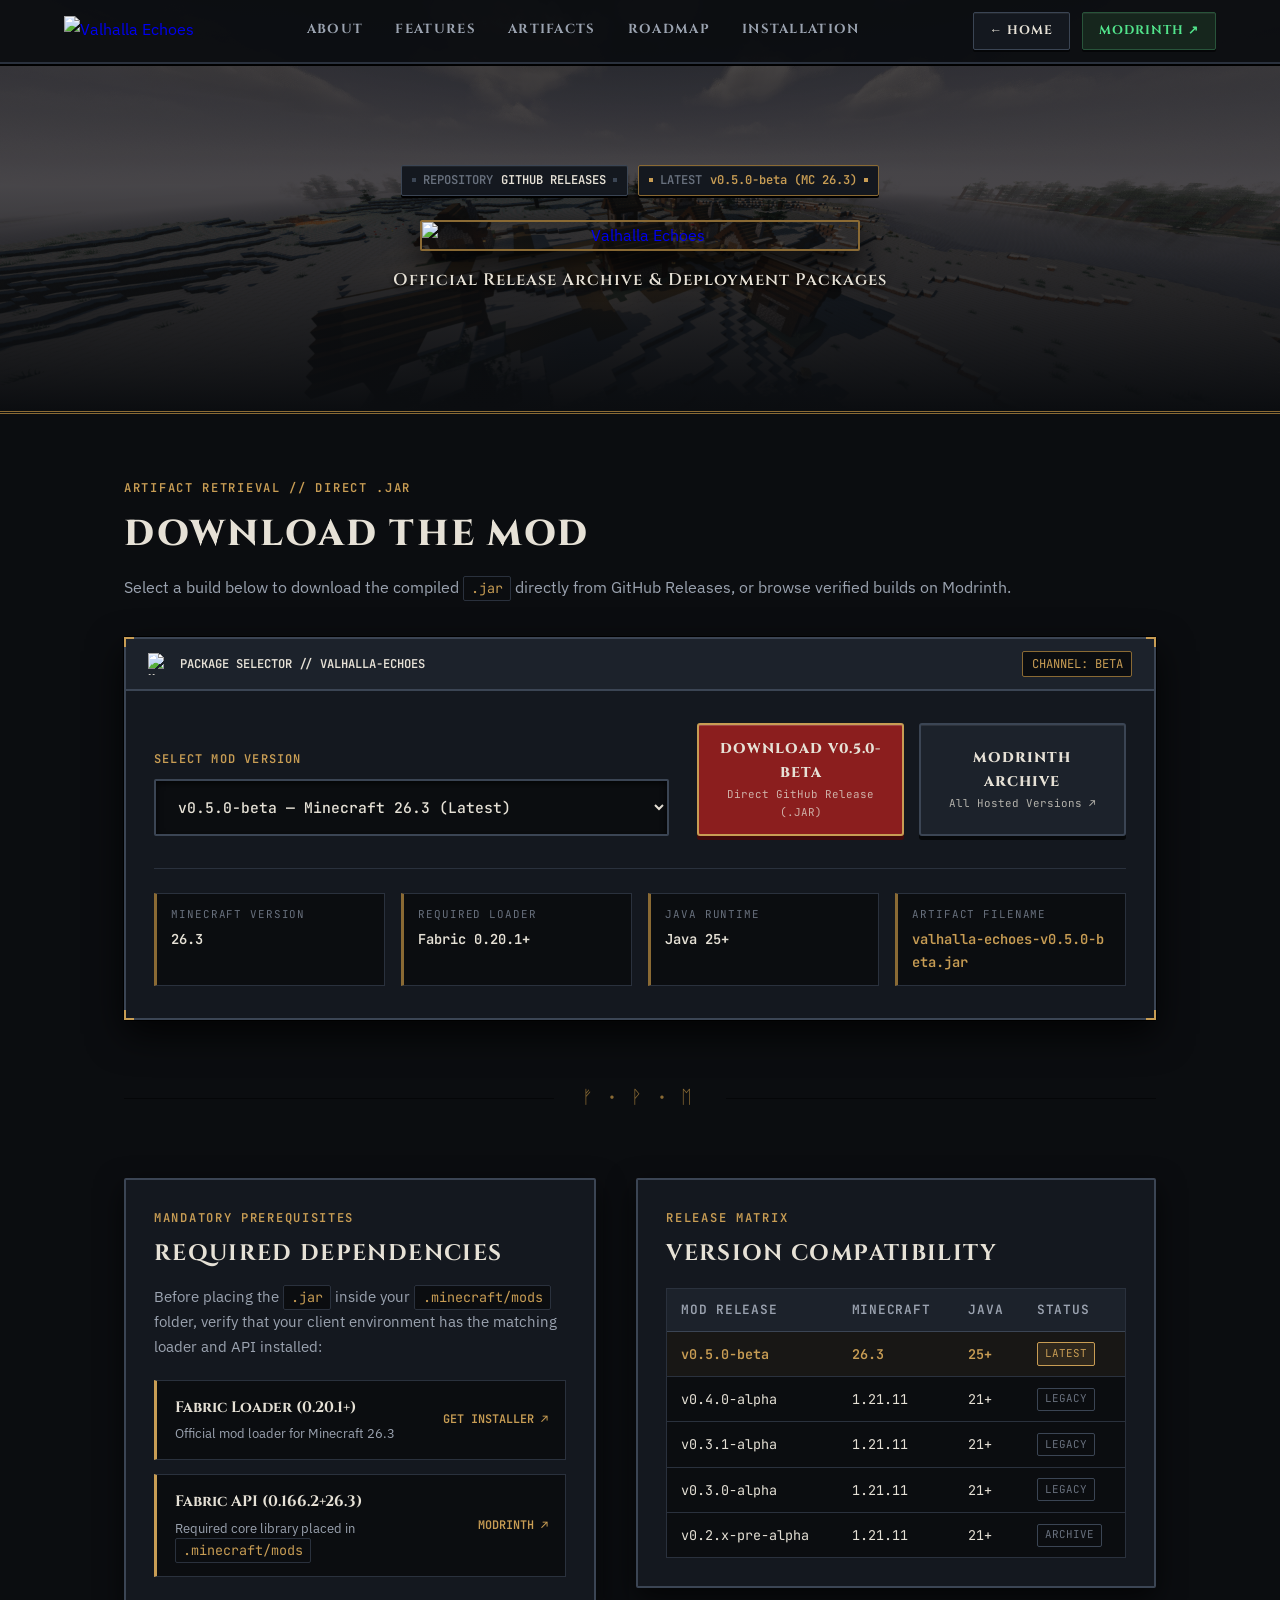
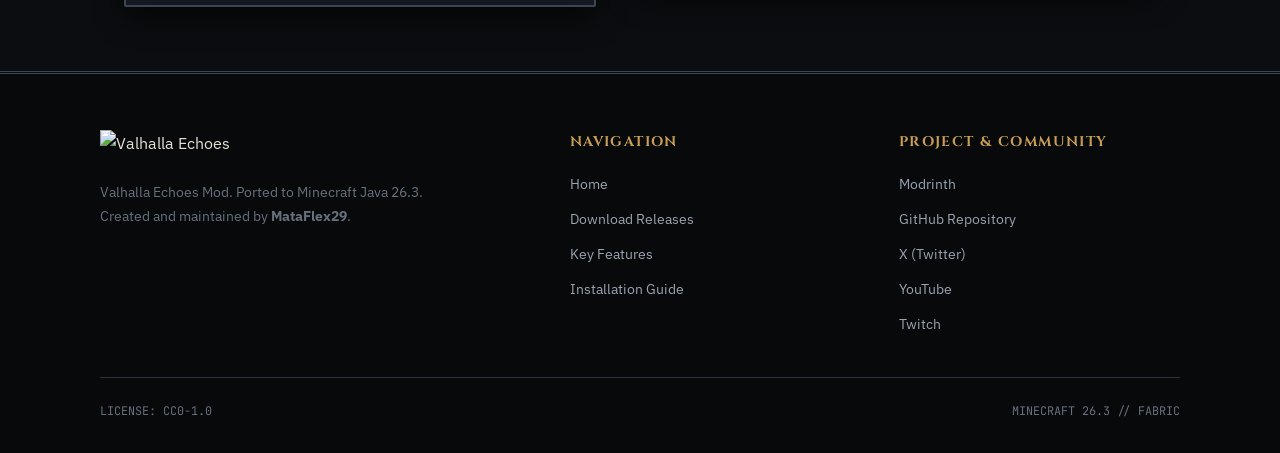
==== docs/download.html @ febff7f2 "Add roadmap section to navigation and implement dynamic loading of ROADMAP.md" ====
<!DOCTYPE html>
<html lang="en">
<head>
    <meta charset="UTF-8">
    <meta name="viewport" content="width=device-width, initial-scale=1.0">
    <title>Downloads — Valhalla Echoes Mod (Minecraft 26.3)</title>
    <link rel="icon" type="image/png" href="resources/axe_icon.png">
    <link rel="preconnect" href="https://fonts.googleapis.com">
    <link rel="preconnect" href="https://fonts.gstatic.com" crossorigin>
    <link href="https://fonts.googleapis.com/css2?family=Cinzel:wght@600;700;800;900&family=IBM+Plex+Sans:wght@400;500;600;700&family=JetBrains+Mono:wght@400;500;600&display=swap" rel="stylesheet">
    <link rel="stylesheet" href="styles/download.css">
</head>
<body>

<!-- FIXED TOP NAVIGATION -->
<nav class="top-nav">
    <div class="nav-inner">
        <a href="index.html" class="nav-brand">
            <img src="resources/logo_medium.png" alt="Valhalla Echoes" class="nav-logo">
        </a>
        <div class="nav-links">
            <a href="index.html#about" class="nav-link">About</a>
            <a href="index.html#features" class="nav-link">Features</a>
            <a href="index.html#artifacts" class="nav-link">Artifacts</a>
            <a href="index.html#roadmap" class="nav-link">Roadmap</a>
            <a href="index.html#installation" class="nav-link">Installation</a>
        </div>
        <div class="nav-actions">
            <a href="index.html" class="nav-btn nav-btn-iron">&larr; Home</a>
            <a href="https://modrinth.com/mod/valhalla-echoes" class="nav-btn nav-btn-modrinth" target="_blank" rel="noopener noreferrer">Modrinth &nearr;</a>
        </div>
    </div>
</nav>

<!-- COMPACT HERO BANNER -->
<header class="hero">
    <div class="hero-backdrop"></div>
    <div class="hero-content">
        <div class="plate-group">
            <span class="metal-plate">
                <span class="plate-rivet"></span>
                <span class="plate-key">REPOSITORY</span>
                <span class="plate-val">GITHUB RELEASES</span>
                <span class="plate-rivet"></span>
            </span>
            <span class="metal-plate plate-gold">
                <span class="plate-rivet"></span>
                <span class="plate-key">LATEST</span>
                <span class="plate-val">v0.5.0-beta (MC 26.3)</span>
                <span class="plate-rivet"></span>
            </span>
        </div>

        <a href="index.html" class="title-link">
            <img src="resources/logo_large.png" alt="Valhalla Echoes" class="hero-logo">
        </a>

        <p class="subtitle">Official Release Archive &amp; Deployment Packages</p>
    </div>
</header>

<main class="main-wrapper">

    <!-- DOWNLOAD CONSOLE -->
    <section class="console-section">
        <div class="section-heading">
            <div class="eyebrow">ARTIFACT RETRIEVAL // DIRECT .JAR</div>
            <h1>Download The Mod</h1>
            <p>Select a build below to download the compiled <code>.jar</code> directly from GitHub Releases, or browse verified builds on Modrinth.</p>
        </div>

        <div class="forged-console">
            <div class="frame-corner tl"></div>
            <div class="frame-corner tr"></div>
            <div class="frame-corner bl"></div>
            <div class="frame-corner br"></div>

            <div class="console-topbar">
                <div class="topbar-left">
                    <img src="resources/axe_icon.png" alt="Mystical Axe" class="pixel-icon-sm">
                    <span>PACKAGE SELECTOR // VALHALLA-ECHOES</span>
                </div>
                <span class="topbar-tag" id="meta-channel">CHANNEL: BETA</span>
            </div>

            <div class="console-body">
                <div class="selector-grid">
                    <div class="select-group">
                        <label for="mod-version" class="field-label">SELECT MOD VERSION</label>
                        <div class="select-box">
                            <select class="version-select" id="mod-version">
                                <option value="0.5.0-beta" data-mc="26.3" data-loader="Fabric 0.20.1+" data-java="Java 25+" data-channel="BETA">v0.5.0-beta &mdash; Minecraft 26.3 (Latest)</option>
                                <option value="0.4.0-alpha" data-mc="1.21.11" data-loader="Fabric 0.18.4+" data-java="Java 21+" data-channel="ALPHA">v0.4.0-alpha &mdash; Minecraft 1.21.11</option>
                                <option value="0.3.1-alpha" data-mc="1.21.11" data-loader="Fabric 0.18.4+" data-java="Java 21+" data-channel="ALPHA">v0.3.1-alpha &mdash; Minecraft 1.21.11</option>
                                <option value="0.3.0-alpha" data-mc="1.21.11" data-loader="Fabric 0.18.4+" data-java="Java 21+" data-channel="ALPHA">v0.3.0-alpha &mdash; Minecraft 1.21.11</option>
                                <option value="0.2.4-pre-alpha" data-mc="1.21.11" data-loader="Fabric 0.18.4+" data-java="Java 21+" data-channel="PRE-ALPHA">v0.2.4-pre-alpha &mdash; Minecraft 1.21.11</option>
                                <option value="0.2.3-pre-alpha" data-mc="1.21.11" data-loader="Fabric 0.18.4+" data-java="Java 21+" data-channel="PRE-ALPHA">v0.2.3-pre-alpha &mdash; Minecraft 1.21.11</option>
                                <option value="0.2.2-pre-alpha" data-mc="1.21.11" data-loader="Fabric 0.18.4+" data-java="Java 21+" data-channel="PRE-ALPHA">v0.2.2-pre-alpha &mdash; Minecraft 1.21.11</option>
                            </select>
                        </div>
                    </div>

                    <div class="action-group">
                        <a href="#" class="btn btn-crimson" id="download-btn">
                            <span class="btn-label" id="download-btn-label">Download v0.5.0-beta</span>
                            <span class="btn-sub">Direct GitHub Release (.JAR)</span>
                        </a>
                        <a href="https://modrinth.com/mod/valhalla-echoes/versions" class="btn btn-forged" target="_blank" rel="noopener noreferrer">
                            <span class="btn-label">Modrinth Archive</span>
                            <span class="btn-sub">All Hosted Versions &nearr;</span>
                        </a>
                    </div>
                </div>

                <!-- TELEMETRY / BUILD SPECS LEDGER -->
                <div class="spec-ledger">
                    <div class="spec-cell">
                        <span class="spec-k">MINECRAFT VERSION</span>
                        <span class="spec-v" id="meta-mc">26.3</span>
                    </div>
                    <div class="spec-cell">
                        <span class="spec-k">REQUIRED LOADER</span>
                        <span class="spec-v" id="meta-loader">Fabric 0.20.1+</span>
                    </div>
                    <div class="spec-cell">
                        <span class="spec-k">JAVA RUNTIME</span>
                        <span class="spec-v" id="meta-java">Java 25+</span>
                    </div>
                    <div class="spec-cell">
                        <span class="spec-k">ARTIFACT FILENAME</span>
                        <span class="spec-v mono-file" id="meta-file">valhalla-echoes-v0.5.0-beta.jar</span>
                    </div>
                </div>
            </div>
        </div>
    </section>

    <!-- RUNIC HORIZONTAL DIVIDER -->
    <div class="runic-divider" aria-hidden="true">
        <span class="divider-line"></span>
        <span class="divider-glyph">&#5792; &bull; &#5817; &bull; &#5846;</span>
        <span class="divider-line"></span>
    </div>

    <!-- REQUIRED DEPENDENCIES & QUICK CHECKLIST -->
    <section class="requirements-section">
        <div class="req-grid">
            <div class="req-panel">
                <div class="eyebrow">MANDATORY PREREQUISITES</div>
                <h3>Required Dependencies</h3>
                <p>Before placing the <code>.jar</code> inside your <code>.minecraft/mods</code> folder, verify that your client environment has the matching loader and API installed:</p>
                <div class="dep-list">
                    <a href="https://fabricmc.net/use/installer/" target="_blank" rel="noopener noreferrer" class="dep-row">
                        <div class="dep-info">
                            <strong>Fabric Loader (0.20.1+)</strong>
                            <span>Official mod loader for Minecraft 26.3</span>
                        </div>
                        <span class="dep-link">GET INSTALLER &nearr;</span>
                    </a>
                    <a href="https://modrinth.com/mod/fabric-api" target="_blank" rel="noopener noreferrer" class="dep-row">
                        <div class="dep-info">
                            <strong>Fabric API (0.166.2+26.3)</strong>
                            <span>Required core library placed in <code>.minecraft/mods</code></span>
                        </div>
                        <span class="dep-link">MODRINTH &nearr;</span>
                    </a>
                </div>
            </div>

            <div class="req-panel">
                <div class="eyebrow">RELEASE MATRIX</div>
                <h3>Version Compatibility</h3>
                <div class="matrix-table-wrap">
                    <table class="matrix-table">
                        <thead>
                            <tr>
                                <th>Mod Release</th>
                                <th>Minecraft</th>
                                <th>Java</th>
                                <th>Status</th>
                            </tr>
                        </thead>
                        <tbody>
                            <tr class="row-active">
                                <td><code>v0.5.0-beta</code></td>
                                <td><code>26.3</code></td>
                                <td><code>25+</code></td>
                                <td><span class="status-tag tag-latest">LATEST</span></td>
                            </tr>
                            <tr>
                                <td><code>v0.4.0-alpha</code></td>
                                <td><code>1.21.11</code></td>
                                <td><code>21+</code></td>
                                <td><span class="status-tag">LEGACY</span></td>
                            </tr>
                            <tr>
                                <td><code>v0.3.1-alpha</code></td>
                                <td><code>1.21.11</code></td>
                                <td><code>21+</code></td>
                                <td><span class="status-tag">LEGACY</span></td>
                            </tr>
                            <tr>
                                <td><code>v0.3.0-alpha</code></td>
                                <td><code>1.21.11</code></td>
                                <td><code>21+</code></td>
                                <td><span class="status-tag">LEGACY</span></td>
                            </tr>
                            <tr>
                                <td><code>v0.2.x-pre-alpha</code></td>
                                <td><code>1.21.11</code></td>
                                <td><code>21+</code></td>
                                <td><span class="status-tag">ARCHIVE</span></td>
                            </tr>
                        </tbody>
                    </table>
                </div>
            </div>
        </div>
    </section>

</main>

<!-- SOBER MULTI-COLUMN FOOTER -->
<footer class="footer">
    <div class="footer-grid">
        <div class="footer-col footer-brand">
            <img src="resources/logo_medium.png" alt="Valhalla Echoes" class="footer-logo">
            <p>Valhalla Echoes Mod. Ported to Minecraft Java 26.3. Created and maintained by <strong>MataFlex29</strong>.</p>
        </div>

        <div class="footer-col">
            <h4>Navigation</h4>
            <ul>
                <li><a href="index.html">Home</a></li>
                <li><a href="download.html">Download Releases</a></li>
                <li><a href="index.html#features">Key Features</a></li>
                <li><a href="index.html#installation">Installation Guide</a></li>
            </ul>
        </div>

        <div class="footer-col">
            <h4>Project &amp; Community</h4>
            <ul class="social-links">
                <li><a href="https://modrinth.com/mod/valhalla-echoes" target="_blank" rel="noopener noreferrer">Modrinth</a></li>
                <li><a href="https://github.com/SebasMata/valhalla-echoes" target="_blank" rel="noopener noreferrer">GitHub Repository</a></li>
                <li><a href="https://x.com/_smata21_" target="_blank" rel="noopener noreferrer">X (Twitter)</a></li>
                <li><a href="https://www.youtube.com/@flexymeerkat" target="_blank" rel="noopener noreferrer">YouTube</a></li>
                <li><a href="https://twitch.tv/mataflex29" target="_blank" rel="noopener noreferrer">Twitch</a></li>
            </ul>
        </div>
    </div>
    <div class="footer-bottom">
        <span>LICENSE: CC0-1.0</span>
        <span>MINECRAFT 26.3 // FABRIC</span>
    </div>
</footer>

<script>
    const versionSelect = document.getElementById('mod-version');
    const downloadBtn = document.getElementById('download-btn');
    const downloadBtnLabel = document.getElementById('download-btn-label');
    const metaMc = document.getElementById('meta-mc');
    const metaLoader = document.getElementById('meta-loader');
    const metaJava = document.getElementById('meta-java');
    const metaFile = document.getElementById('meta-file');
    const metaChannel = document.getElementById('meta-channel');

    function updateDownloadLink() {
        const selectedOption = versionSelect.options[versionSelect.selectedIndex];
        const version = versionSelect.value;
        const mcVersion = selectedOption.getAttribute('data-mc');
        const loaderVersion = selectedOption.getAttribute('data-loader');
        const javaVersion = selectedOption.getAttribute('data-java');
        const channel = selectedOption.getAttribute('data-channel');
        const fileName = `valhalla-echoes-v${version}.jar`;

        downloadBtn.href = `https://github.com/SebasMata/valhalla-echoes/releases/download/v${version}/${fileName}`;
        downloadBtnLabel.textContent = `Download v${version}`;
        metaMc.textContent = mcVersion;
        metaLoader.textContent = loaderVersion;
        metaJava.textContent = javaVersion;
        metaFile.textContent = fileName;
        metaChannel.textContent = `CHANNEL: ${channel}`;
    }

    versionSelect.addEventListener('change', updateDownloadLink);
    updateDownloadLink();
</script>
</body>
</html>
---- docs/styles/download.css ----
:root {
    --bg-volcanic: #0b0d10;
    --bg-slate: #14181f;
    --bg-slate-deep: #0f1218;
    --bg-iron: #1c222b;
    --bronze-gold: #c89d54;
    --bronze-dim: #8a6a34;
    --blood-crimson: #8b1e1e;
    --blood-hover: #a62424;
    --iron-border: #2a313d;
    --iron-highlight: #3b4554;
    --text-bone: #e6e1d6;
    --text-steel: #9ba3b0;
    --text-ash: #68707d;
    --font-display: 'Cinzel', Georgia, serif;
    --font-body: 'IBM Plex Sans', -apple-system, BlinkMacSystemFont, sans-serif;
    --font-mono: 'JetBrains Mono', monospace;
}

*, *::before, *::after {
    box-sizing: border-box;
}

html {
    scroll-behavior: smooth;
}

body {
    margin: 0;
    padding: 0;
    background-color: var(--bg-volcanic);
    color: var(--text-bone);
    font-family: var(--font-body);
    font-size: 16px;
    line-height: 1.65;
    -webkit-font-smoothing: antialiased;
    min-height: 100vh;
    display: flex;
    flex-direction: column;
}

h1, h2, h3, h4 {
    font-family: var(--font-display);
    color: var(--text-bone);
    margin: 0;
    letter-spacing: 0.06em;
    text-transform: uppercase;
}

p {
    margin: 0 0 1.25rem;
    color: var(--text-steel);
}

code {
    font-family: var(--font-mono);
    font-size: 0.84rem;
    background-color: var(--bg-volcanic);
    color: var(--bronze-gold);
    padding: 0.15rem 0.45rem;
    border: 1px solid var(--iron-border);
    border-radius: 2px;
}

/* ==========================================================================
   TOP NAVIGATION BAR
   ========================================================================== */
.top-nav {
    position: fixed;
    top: 0;
    left: 0;
    right: 0;
    z-index: 100;
    height: 64px;
    background-color: rgba(11, 13, 16, 0.94);
    border-bottom: 2px solid var(--iron-border);
    box-shadow: 0 2px 0 #000000;
}

.nav-inner {
    max-width: 1200px;
    height: 100%;
    margin: 0 auto;
    padding: 0 1.5rem;
    display: flex;
    align-items: center;
    justify-content: space-between;
    gap: 1.5rem;
}

.nav-brand {
    display: flex;
    align-items: center;
    text-decoration: none;
}

.nav-logo {
    height: 30px;
    width: auto;
    display: block;
}

.nav-links {
    display: flex;
    align-items: center;
    gap: 2rem;
}

.nav-link {
    font-family: var(--font-display);
    font-size: 0.82rem;
    font-weight: 700;
    letter-spacing: 0.1em;
    text-transform: uppercase;
    color: var(--text-steel);
    text-decoration: none;
    padding: 0.35rem 0;
    border-bottom: 2px solid transparent;
    transition: color 0.15s ease, border-color 0.15s ease;
}

.nav-link:hover {
    color: var(--bronze-gold);
    border-bottom-color: var(--bronze-gold);
}

.nav-actions {
    display: flex;
    align-items: center;
    gap: 0.75rem;
}

.nav-btn {
    font-family: var(--font-display);
    font-size: 0.78rem;
    font-weight: 700;
    letter-spacing: 0.08em;
    text-transform: uppercase;
    text-decoration: none;
    padding: 0.5rem 1rem;
    border-radius: 2px;
    border: 1px solid var(--iron-highlight);
    transition: transform 0.1s ease, background-color 0.15s ease, border-color 0.15s ease;
}

.nav-btn-iron {
    background-color: var(--bg-slate);
    color: var(--text-bone);
    box-shadow: inset 0 1px 0 rgba(255, 255, 255, 0.06), 0 2px 0 #050608;
}

.nav-btn-iron:hover {
    border-color: var(--bronze-gold);
    color: var(--bronze-gold);
}

.nav-btn-modrinth {
    background-color: #16261d;
    color: #52e58c;
    border-color: #28543a;
    box-shadow: inset 0 1px 0 rgba(255, 255, 255, 0.06), 0 2px 0 #050608;
}

.nav-btn-modrinth:hover {
    background-color: #1e3528;
    border-color: #52e58c;
}

.nav-btn:active {
    transform: translateY(2px);
    box-shadow: none;
}

/* ==========================================================================
   HERO BANNER
   ========================================================================== */
.hero {
    position: relative;
    min-height: 46vh;
    padding: 6.5rem 1.5rem 3.5rem;
    display: flex;
    align-items: center;
    justify-content: center;
    text-align: center;
    background-color: var(--bg-volcanic);
    border-bottom: 3px double var(--bronze-dim);
    overflow: hidden;
}

.hero-backdrop {
    position: absolute;
    inset: 0;
    background-image:
        linear-gradient(180deg, rgba(11, 13, 16, 0.72) 0%, rgba(11, 13, 16, 0.65) 45%, #0b0d10 100%),
        url('../resources/hero_bg.png');
    background-size: cover;
    background-position: center 35%;
    background-repeat: no-repeat;
    z-index: 0;
}

.hero-content {
    position: relative;
    z-index: 1;
    max-width: 780px;
    width: 100%;
}

.plate-group {
    display: flex;
    justify-content: center;
    flex-wrap: wrap;
    gap: 0.6rem;
    margin-bottom: 1.5rem;
}

.metal-plate {
    display: inline-flex;
    align-items: center;
    gap: 0.45rem;
    background-color: var(--bg-slate);
    border: 1px solid var(--iron-highlight);
    border-radius: 2px;
    padding: 0.3rem 0.65rem;
    font-family: var(--font-mono);
    font-size: 0.76rem;
    box-shadow: inset 0 1px 0 rgba(255, 255, 255, 0.05), 0 2px 0 #000000;
}

.plate-gold {
    border-color: var(--bronze-dim);
}

.plate-rivet {
    width: 4px;
    height: 4px;
    background-color: var(--iron-highlight);
    display: inline-block;
}

.plate-gold .plate-rivet {
    background-color: var(--bronze-gold);
}

.plate-key {
    color: var(--text-ash);
    font-weight: 600;
}

.plate-val {
    color: var(--text-bone);
    font-weight: 600;
}

.plate-gold .plate-val {
    color: var(--bronze-gold);
}

.title-link {
    display: inline-block;
    text-decoration: none;
}

.hero-logo {
    max-width: 100%;
    width: 440px;
    height: auto;
    display: block;
    margin: 0 auto 1rem;
    border: 2px solid var(--bronze-dim);
    border-radius: 2px;
    box-shadow: 0 12px 32px rgba(0, 0, 0, 0.85);
}

.subtitle {
    font-family: var(--font-display);
    font-size: 1.05rem;
    font-weight: 600;
    letter-spacing: 0.06em;
    color: var(--text-bone);
    margin: 0 auto;
    text-shadow: 0 2px 4px #000000;
}

/* ==========================================================================
   MAIN WRAPPER & RUNIC DIVIDERS
   ========================================================================== */
.main-wrapper {
    max-width: 1080px;
    width: 100%;
    margin: 0 auto;
    padding: 4rem 1.5rem;
    flex: 1;
}

.eyebrow {
    font-family: var(--font-mono);
    font-size: 0.76rem;
    font-weight: 600;
    letter-spacing: 0.14em;
    color: var(--bronze-gold);
    margin-bottom: 0.45rem;
    text-transform: uppercase;
}

.section-heading {
    margin-bottom: 2.25rem;
}

.section-heading h1 {
    font-size: 2.25rem;
    font-weight: 800;
    margin-bottom: 0.6rem;
}

.runic-divider {
    display: flex;
    align-items: center;
    justify-content: center;
    gap: 1.25rem;
    margin: 4rem 0;
}

.divider-line {
    flex: 1;
    height: 1px;
    background-color: var(--iron-border);
    border-bottom: 1px solid #050608;
}

.divider-glyph {
    font-family: var(--font-display);
    color: var(--bronze-dim);
    font-size: 1.1rem;
    letter-spacing: 0.35em;
    padding: 0 0.5rem;
}

/* ==========================================================================
   FORGED DOWNLOAD CONSOLE
   ========================================================================== */
.forged-console {
    position: relative;
    background-color: var(--bg-slate);
    border: 2px solid var(--iron-highlight);
    outline: 1px solid #000000;
    border-radius: 2px;
    box-shadow: 0 14px 36px rgba(0, 0, 0, 0.8);
}

.frame-corner {
    position: absolute;
    width: 10px;
    height: 10px;
    border: 2px solid var(--bronze-gold);
    z-index: 2;
    pointer-events: none;
}

.frame-corner.tl { top: -2px; left: -2px; border-right: none; border-bottom: none; }
.frame-corner.tr { top: -2px; right: -2px; border-left: none; border-bottom: none; }
.frame-corner.bl { bottom: -2px; left: -2px; border-right: none; border-top: none; }
.frame-corner.br { bottom: -2px; right: -2px; border-left: none; border-top: none; }

.console-topbar {
    background-color: var(--bg-iron);
    border-bottom: 2px solid var(--iron-highlight);
    padding: 0.75rem 1.35rem;
    display: flex;
    justify-content: space-between;
    align-items: center;
    flex-wrap: wrap;
    gap: 0.75rem;
    font-family: var(--font-mono);
    font-size: 0.76rem;
}

.topbar-left {
    display: flex;
    align-items: center;
    gap: 0.65rem;
    color: var(--text-bone);
    font-weight: 600;
}

.pixel-icon-sm {
    width: 22px;
    height: 22px;
    image-rendering: pixelated;
    display: block;
}

.topbar-tag {
    color: var(--bronze-gold);
    background-color: var(--bg-volcanic);
    border: 1px solid var(--bronze-dim);
    padding: 0.15rem 0.55rem;
    border-radius: 2px;
}

.console-body {
    padding: 2rem 1.75rem;
}

.selector-grid {
    display: grid;
    grid-template-columns: 1.2fr 1fr;
    gap: 1.75rem;
    align-items: end;
}

.field-label {
    display: block;
    font-family: var(--font-mono);
    font-size: 0.75rem;
    font-weight: 600;
    letter-spacing: 0.1em;
    color: var(--bronze-gold);
    margin-bottom: 0.6rem;
}

.version-select {
    width: 100%;
    background-color: var(--bg-volcanic);
    color: var(--text-bone);
    border: 2px solid var(--iron-highlight);
    padding: 1rem 1.1rem;
    border-radius: 2px;
    font-family: var(--font-mono);
    font-size: 0.92rem;
    font-weight: 500;
    cursor: pointer;
    outline: none;
    box-shadow: inset 0 2px 6px rgba(0, 0, 0, 0.75);
    transition: border-color 0.15s ease;
}

.version-select:hover,
.version-select:focus {
    border-color: var(--bronze-gold);
}

.action-group {
    display: grid;
    grid-template-columns: 1fr 1fr;
    gap: 0.9rem;
}

.btn {
    display: inline-flex;
    flex-direction: column;
    align-items: center;
    justify-content: center;
    padding: 0.75rem 1.25rem;
    text-decoration: none;
    border-radius: 3px;
    cursor: pointer;
    text-align: center;
    transition: background-color 0.15s ease, border-color 0.15s ease, transform 0.08s ease;
}

.btn-label {
    font-family: var(--font-display);
    font-size: 0.88rem;
    font-weight: 800;
    letter-spacing: 0.07em;
    text-transform: uppercase;
    color: var(--text-bone);
}

.btn-sub {
    font-family: var(--font-mono);
    font-size: 0.68rem;
    color: rgba(230, 225, 214, 0.75);
    margin-top: 0.15rem;
}

.btn-crimson {
    background-color: var(--blood-crimson);
    border: 2px solid var(--bronze-gold);
    box-shadow: inset 0 1px 0 rgba(255, 255, 255, 0.18), 0 4px 0 #420b0b;
}

.btn-crimson:hover {
    background-color: var(--blood-hover);
}

.btn-crimson:active {
    transform: translateY(3px);
    box-shadow: inset 0 1px 0 rgba(255, 255, 255, 0.1), 0 1px 0 #420b0b;
}

.btn-forged {
    background-color: var(--bg-iron);
    border: 2px solid var(--iron-highlight);
    box-shadow: inset 0 1px 0 rgba(255, 255, 255, 0.08), 0 4px 0 #06080a;
}

.btn-forged:hover {
    border-color: var(--bronze-gold);
}

.btn-forged:active {
    transform: translateY(3px);
    box-shadow: inset 0 1px 0 rgba(255, 255, 255, 0.05), 0 1px 0 #06080a;
}

/* Telemetry Ledger */
.spec-ledger {
    display: grid;
    grid-template-columns: repeat(4, 1fr);
    gap: 1rem;
    margin-top: 2rem;
    padding-top: 1.5rem;
    border-top: 1px solid var(--iron-border);
}

.spec-cell {
    background-color: var(--bg-volcanic);
    border: 1px solid var(--iron-border);
    border-left: 3px solid var(--bronze-dim);
    padding: 0.75rem 0.9rem;
    display: flex;
    flex-direction: column;
    gap: 0.25rem;
}

.spec-k {
    font-family: var(--font-mono);
    font-size: 0.68rem;
    color: var(--text-ash);
    letter-spacing: 0.08em;
}

.spec-v {
    font-family: var(--font-mono);
    font-size: 0.86rem;
    font-weight: 600;
    color: var(--text-bone);
    word-break: break-all;
}

.mono-file {
    color: var(--bronze-gold);
}

/* ==========================================================================
   REQUIREMENTS & RELEASE MATRIX
   ========================================================================== */
.req-grid {
    display: grid;
    grid-template-columns: 1fr 1.1fr;
    gap: 2.5rem;
    align-items: start;
}

.req-panel {
    background-color: var(--bg-slate);
    border: 2px solid var(--iron-highlight);
    border-radius: 2px;
    padding: 1.75rem;
    box-shadow: 0 10px 28px rgba(0, 0, 0, 0.65);
}

.req-panel h3 {
    font-size: 1.4rem;
    margin-bottom: 0.85rem;
}

.req-panel p {
    font-size: 0.94rem;
}

.dep-list {
    display: flex;
    flex-direction: column;
    gap: 0.85rem;
    margin-top: 1.25rem;
}

.dep-row {
    display: flex;
    justify-content: space-between;
    align-items: center;
    gap: 1rem;
    background-color: var(--bg-volcanic);
    border: 1px solid var(--iron-border);
    border-left: 3px solid var(--bronze-gold);
    padding: 0.9rem 1.1rem;
    text-decoration: none;
    transition: background-color 0.15s ease, border-color 0.15s ease;
}

.dep-row:hover {
    background-color: var(--bg-iron);
    border-color: var(--bronze-gold);
}

.dep-info {
    display: flex;
    flex-direction: column;
    gap: 0.2rem;
}

.dep-info strong {
    font-family: var(--font-display);
    font-size: 0.95rem;
    color: var(--text-bone);
}

.dep-info span {
    font-size: 0.82rem;
    color: var(--text-steel);
}

.dep-link {
    font-family: var(--font-mono);
    font-size: 0.74rem;
    font-weight: 600;
    color: var(--bronze-gold);
    white-space: nowrap;
}

/* Matrix Table */
.matrix-table-wrap {
    margin-top: 1rem;
    border: 1px solid var(--iron-border);
    background-color: var(--bg-volcanic);
}

.matrix-table {
    width: 100%;
    border-collapse: collapse;
    font-family: var(--font-mono);
    font-size: 0.8rem;
    text-align: left;
}

.matrix-table th {
    background-color: var(--bg-iron);
    color: var(--text-steel);
    font-weight: 600;
    text-transform: uppercase;
    letter-spacing: 0.06em;
    padding: 0.65rem 0.85rem;
    border-bottom: 1px solid var(--iron-highlight);
}

.matrix-table td {
    padding: 0.65rem 0.85rem;
    border-bottom: 1px solid var(--iron-border);
    color: var(--text-steel);
}

.matrix-table tr:last-child td {
    border-bottom: none;
}

.matrix-table code {
    border: none;
    padding: 0;
    background: transparent;
    color: var(--text-bone);
}

.row-active td {
    background-color: rgba(200, 157, 84, 0.07);
}

.row-active code {
    color: var(--bronze-gold);
    font-weight: 600;
}

.status-tag {
    display: inline-block;
    font-size: 0.68rem;
    padding: 0.1rem 0.45rem;
    border: 1px solid var(--iron-highlight);
    color: var(--text-ash);
    border-radius: 2px;
}

.tag-latest {
    border-color: var(--bronze-gold);
    color: var(--bronze-gold);
    background-color: rgba(200, 157, 84, 0.12);
}

/* ==========================================================================
   FOOTER
   ========================================================================== */
.footer {
    background-color: #07090b;
    border-top: 3px double var(--iron-highlight);
    padding: 3.5rem 1.5rem 2rem;
}

.footer-grid {
    max-width: 1080px;
    margin: 0 auto;
    display: grid;
    grid-template-columns: 1.5fr 1fr 1fr;
    gap: 3rem;
    padding-bottom: 2.5rem;
    border-bottom: 1px solid var(--iron-border);
}

.footer-logo {
    height: 34px;
    width: auto;
    margin-bottom: 1rem;
    display: block;
}

.footer-brand p {
    max-width: 360px;
    font-size: 0.9rem;
    color: var(--text-ash);
}

.footer-col h4 {
    font-size: 0.88rem;
    color: var(--bronze-gold);
    margin-bottom: 1rem;
    letter-spacing: 0.1em;
}

.footer-col ul {
    list-style: none;
    padding: 0;
    margin: 0;
    display: flex;
    flex-direction: column;
    gap: 0.55rem;
}

.footer-col a {
    color: var(--text-steel);
    text-decoration: none;
    font-size: 0.9rem;
    transition: color 0.15s ease;
}

.footer-col a:hover {
    color: var(--bronze-gold);
}

.footer-bottom {
    max-width: 1080px;
    margin: 1.5rem auto 0;
    display: flex;
    justify-content: space-between;
    flex-wrap: wrap;
    gap: 1rem;
    font-family: var(--font-mono);
    font-size: 0.74rem;
    color: var(--text-ash);
}

/* ==========================================================================
   RESPONSIVE BREAKPOINTS
   ========================================================================== */
@media (max-width: 920px) {
    .selector-grid,
    .req-grid {
        grid-template-columns: 1fr;
    }

    .spec-ledger {
        grid-template-columns: repeat(2, 1fr);
    }

    .footer-grid {
        grid-template-columns: 1fr 1fr;
    }
}

@media (max-width: 680px) {
    .nav-links {
        display: none;
    }

    .action-group,
    .spec-ledger,
    .footer-grid {
        grid-template-columns: 1fr;
    }

    .console-body {
        padding: 1.35rem 1.1rem;
    }
}
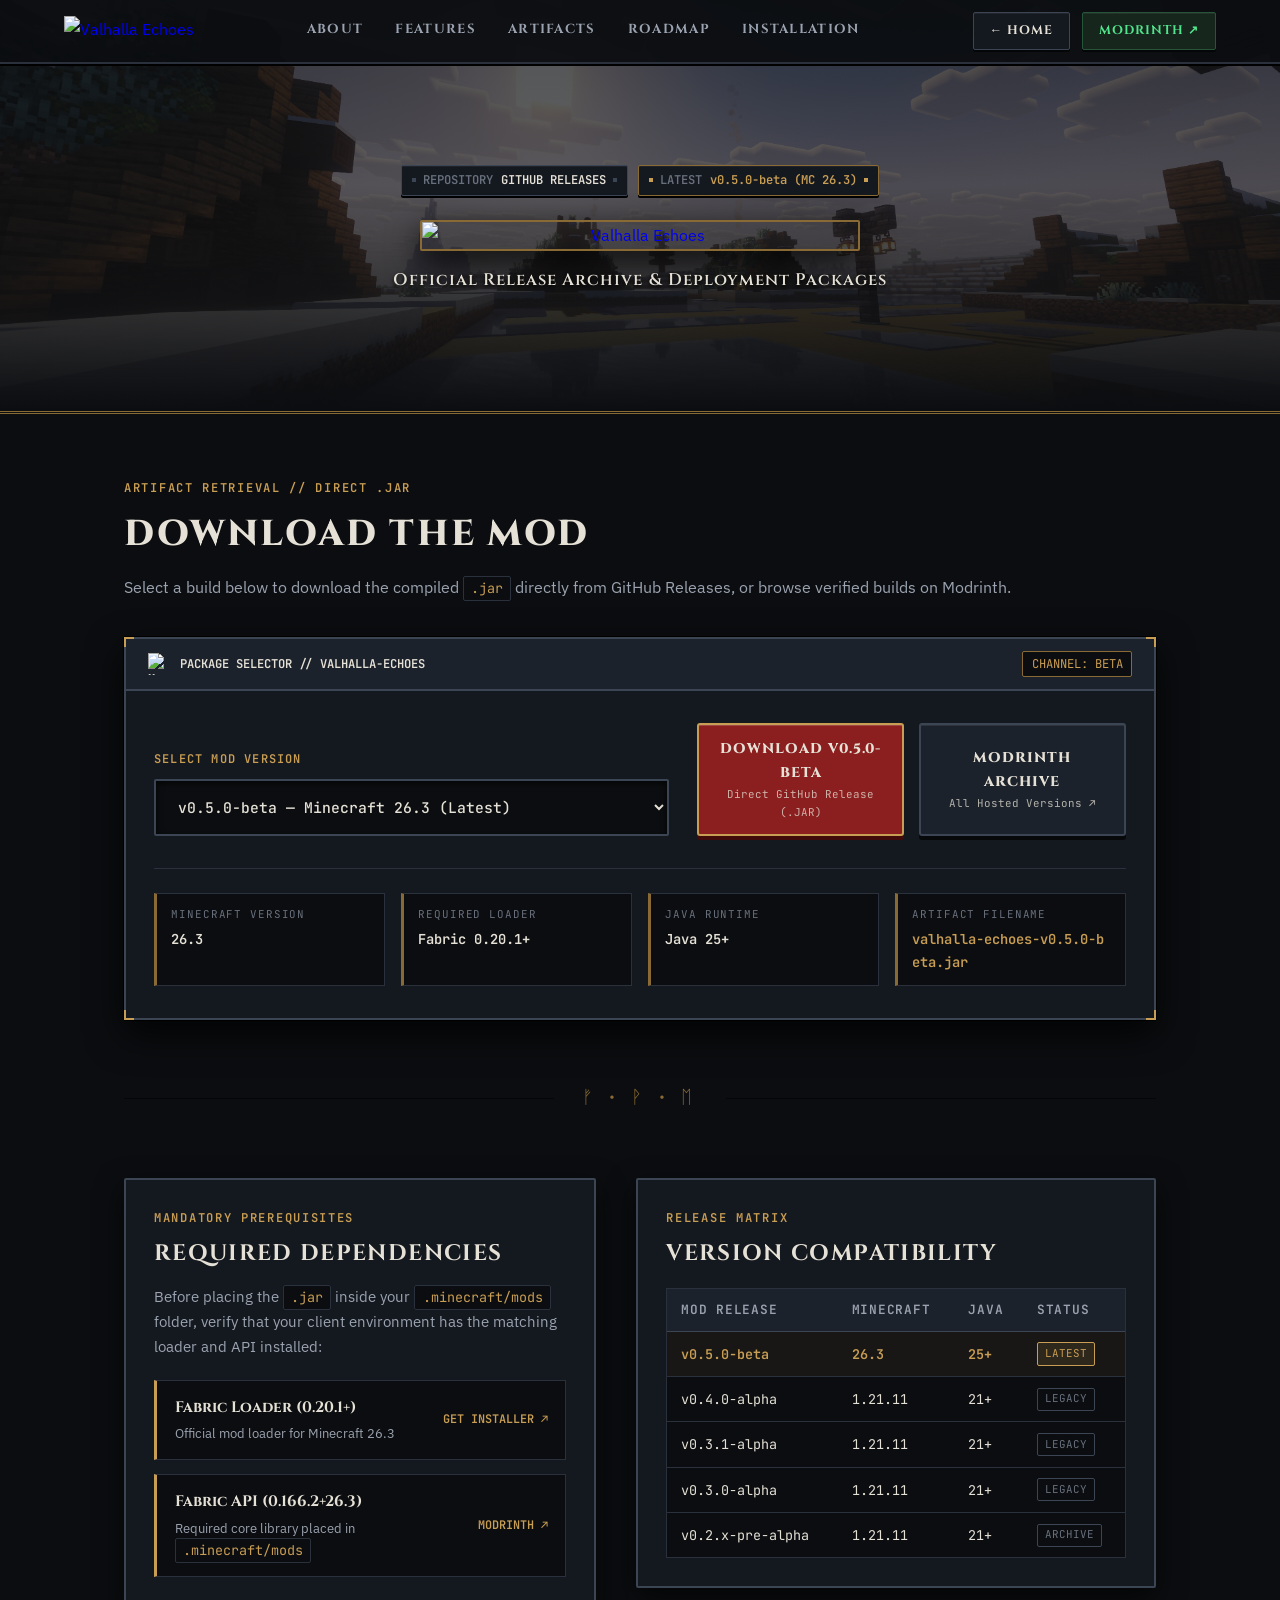
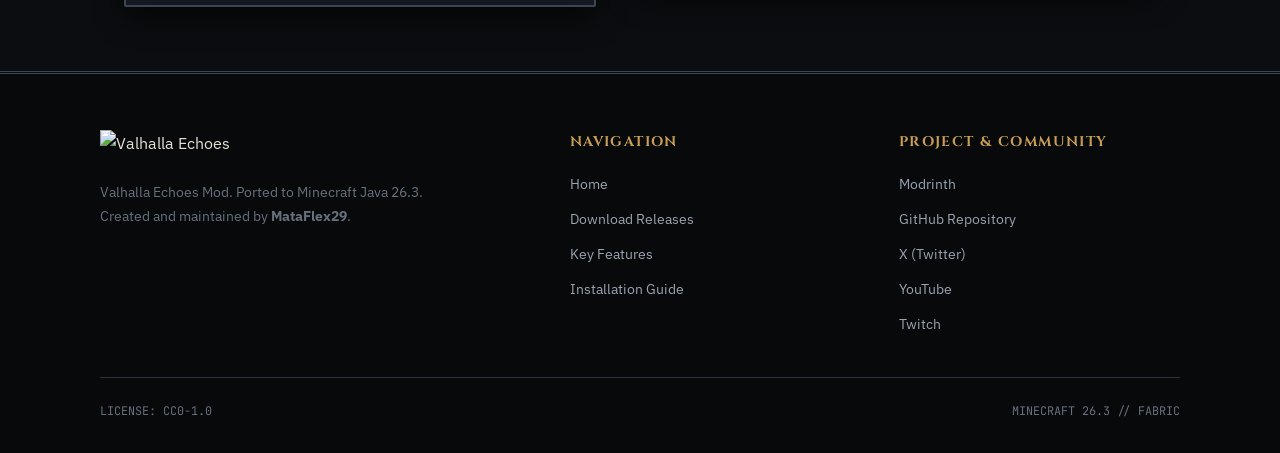
==== commit 5dc1a6fa: "Update CSS file references to include versioning and enhance layout styles for features" ====
--- a/docs/download.html
+++ b/docs/download.html
@@ -8,7 +8,7 @@
     <link rel="preconnect" href="https://fonts.googleapis.com">
     <link rel="preconnect" href="https://fonts.gstatic.com" crossorigin>
     <link href="https://fonts.googleapis.com/css2?family=Cinzel:wght@600;700;800;900&family=IBM+Plex+Sans:wght@400;500;600;700&family=JetBrains+Mono:wght@400;500;600&display=swap" rel="stylesheet">
-    <link rel="stylesheet" href="styles/download.css">
+    <link rel="stylesheet" href="styles/download.css?v=20261114">
 </head>
 <body>
 
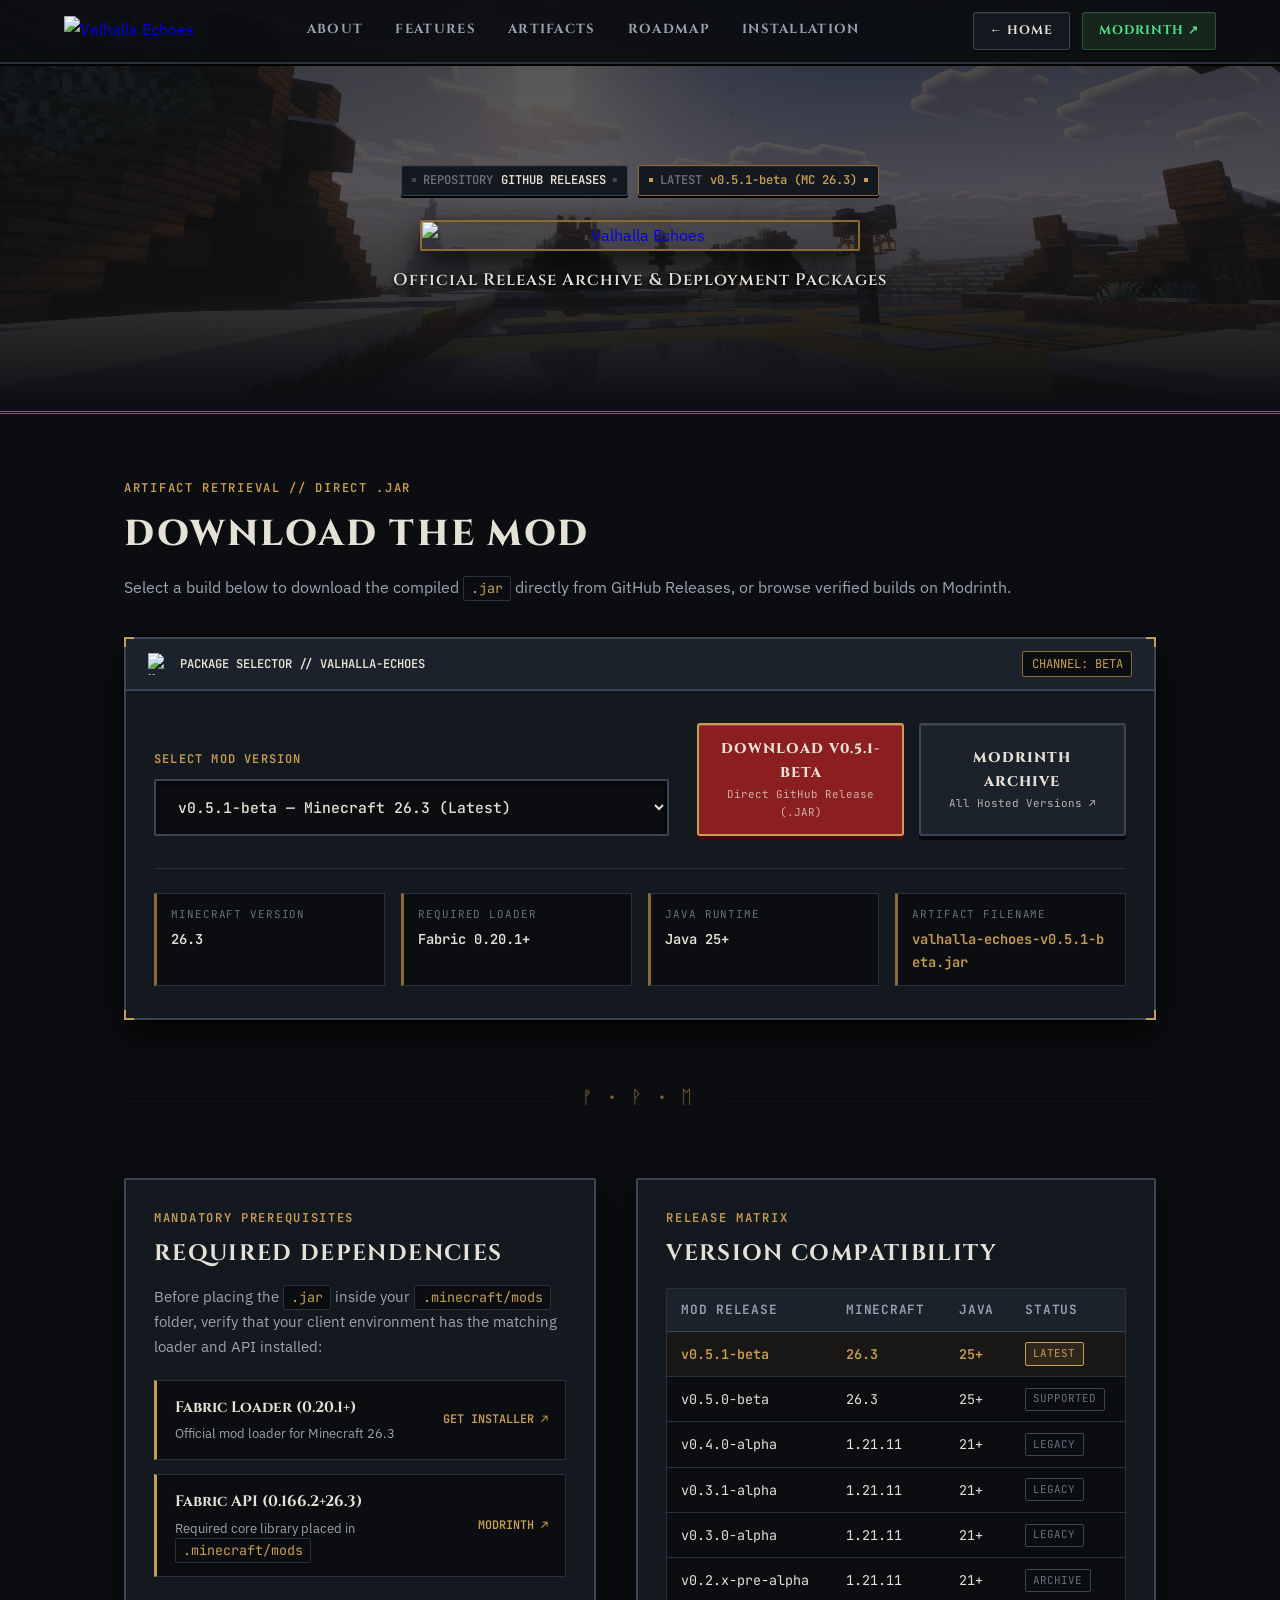
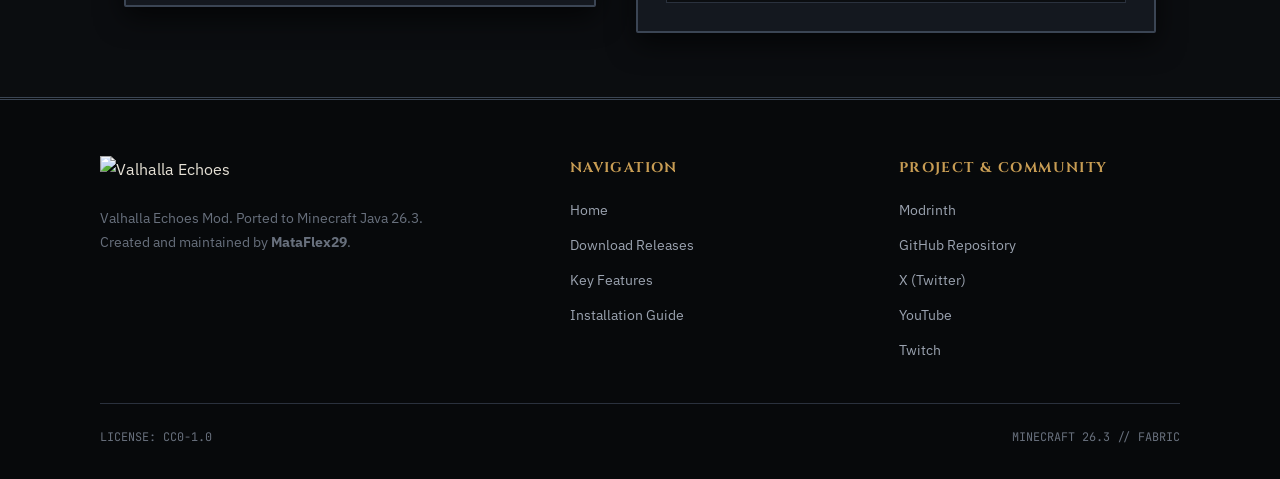
==== commit dbd10dd9: "Update version references to v0.5.1-beta in download and index pages" ====
--- a/docs/download.html
+++ b/docs/download.html
@@ -46,7 +46,7 @@
             <span class="metal-plate plate-gold">
                 <span class="plate-rivet"></span>
                 <span class="plate-key">LATEST</span>
-                <span class="plate-val">v0.5.0-beta (MC 26.3)</span>
+                <span class="plate-val">v0.5.1-beta (MC 26.3)</span>
                 <span class="plate-rivet"></span>
             </span>
         </div>
@@ -89,7 +89,8 @@
                         <label for="mod-version" class="field-label">SELECT MOD VERSION</label>
                         <div class="select-box">
                             <select class="version-select" id="mod-version">
-                                <option value="0.5.0-beta" data-mc="26.3" data-loader="Fabric 0.20.1+" data-java="Java 25+" data-channel="BETA">v0.5.0-beta &mdash; Minecraft 26.3 (Latest)</option>
+                                <option value="0.5.1-beta" data-mc="26.3" data-loader="Fabric 0.20.1+" data-java="Java 25+" data-channel="BETA">v0.5.1-beta &mdash; Minecraft 26.3 (Latest)</option>
+                                <option value="0.5.0-beta" data-mc="26.3" data-loader="Fabric 0.20.1+" data-java="Java 25+" data-channel="BETA">v0.5.0-beta &mdash; Minecraft 26.3</option>
                                 <option value="0.4.0-alpha" data-mc="1.21.11" data-loader="Fabric 0.18.4+" data-java="Java 21+" data-channel="ALPHA">v0.4.0-alpha &mdash; Minecraft 1.21.11</option>
                                 <option value="0.3.1-alpha" data-mc="1.21.11" data-loader="Fabric 0.18.4+" data-java="Java 21+" data-channel="ALPHA">v0.3.1-alpha &mdash; Minecraft 1.21.11</option>
                                 <option value="0.3.0-alpha" data-mc="1.21.11" data-loader="Fabric 0.18.4+" data-java="Java 21+" data-channel="ALPHA">v0.3.0-alpha &mdash; Minecraft 1.21.11</option>
@@ -102,7 +103,7 @@
 
                     <div class="action-group">
                         <a href="#" class="btn btn-crimson" id="download-btn">
-                            <span class="btn-label" id="download-btn-label">Download v0.5.0-beta</span>
+                            <span class="btn-label" id="download-btn-label">Download v0.5.1-beta</span>
                             <span class="btn-sub">Direct GitHub Release (.JAR)</span>
                         </a>
                         <a href="https://modrinth.com/mod/valhalla-echoes/versions" class="btn btn-forged" target="_blank" rel="noopener noreferrer">
@@ -128,7 +129,7 @@
                     </div>
                     <div class="spec-cell">
                         <span class="spec-k">ARTIFACT FILENAME</span>
-                        <span class="spec-v mono-file" id="meta-file">valhalla-echoes-v0.5.0-beta.jar</span>
+                        <span class="spec-v mono-file" id="meta-file">valhalla-echoes-v0.5.1-beta.jar</span>
                     </div>
                 </div>
             </div>
@@ -182,10 +183,16 @@
                         </thead>
                         <tbody>
                             <tr class="row-active">
+                                <td><code>v0.5.1-beta</code></td>
+                                <td><code>26.3</code></td>
+                                <td><code>25+</code></td>
+                                <td><span class="status-tag tag-latest">LATEST</span></td>
+                            </tr>
+                            <tr>
                                 <td><code>v0.5.0-beta</code></td>
                                 <td><code>26.3</code></td>
                                 <td><code>25+</code></td>
-                                <td><span class="status-tag tag-latest">LATEST</span></td>
+                                <td><span class="status-tag">SUPPORTED</span></td>
                             </tr>
                             <tr>
                                 <td><code>v0.4.0-alpha</code></td>
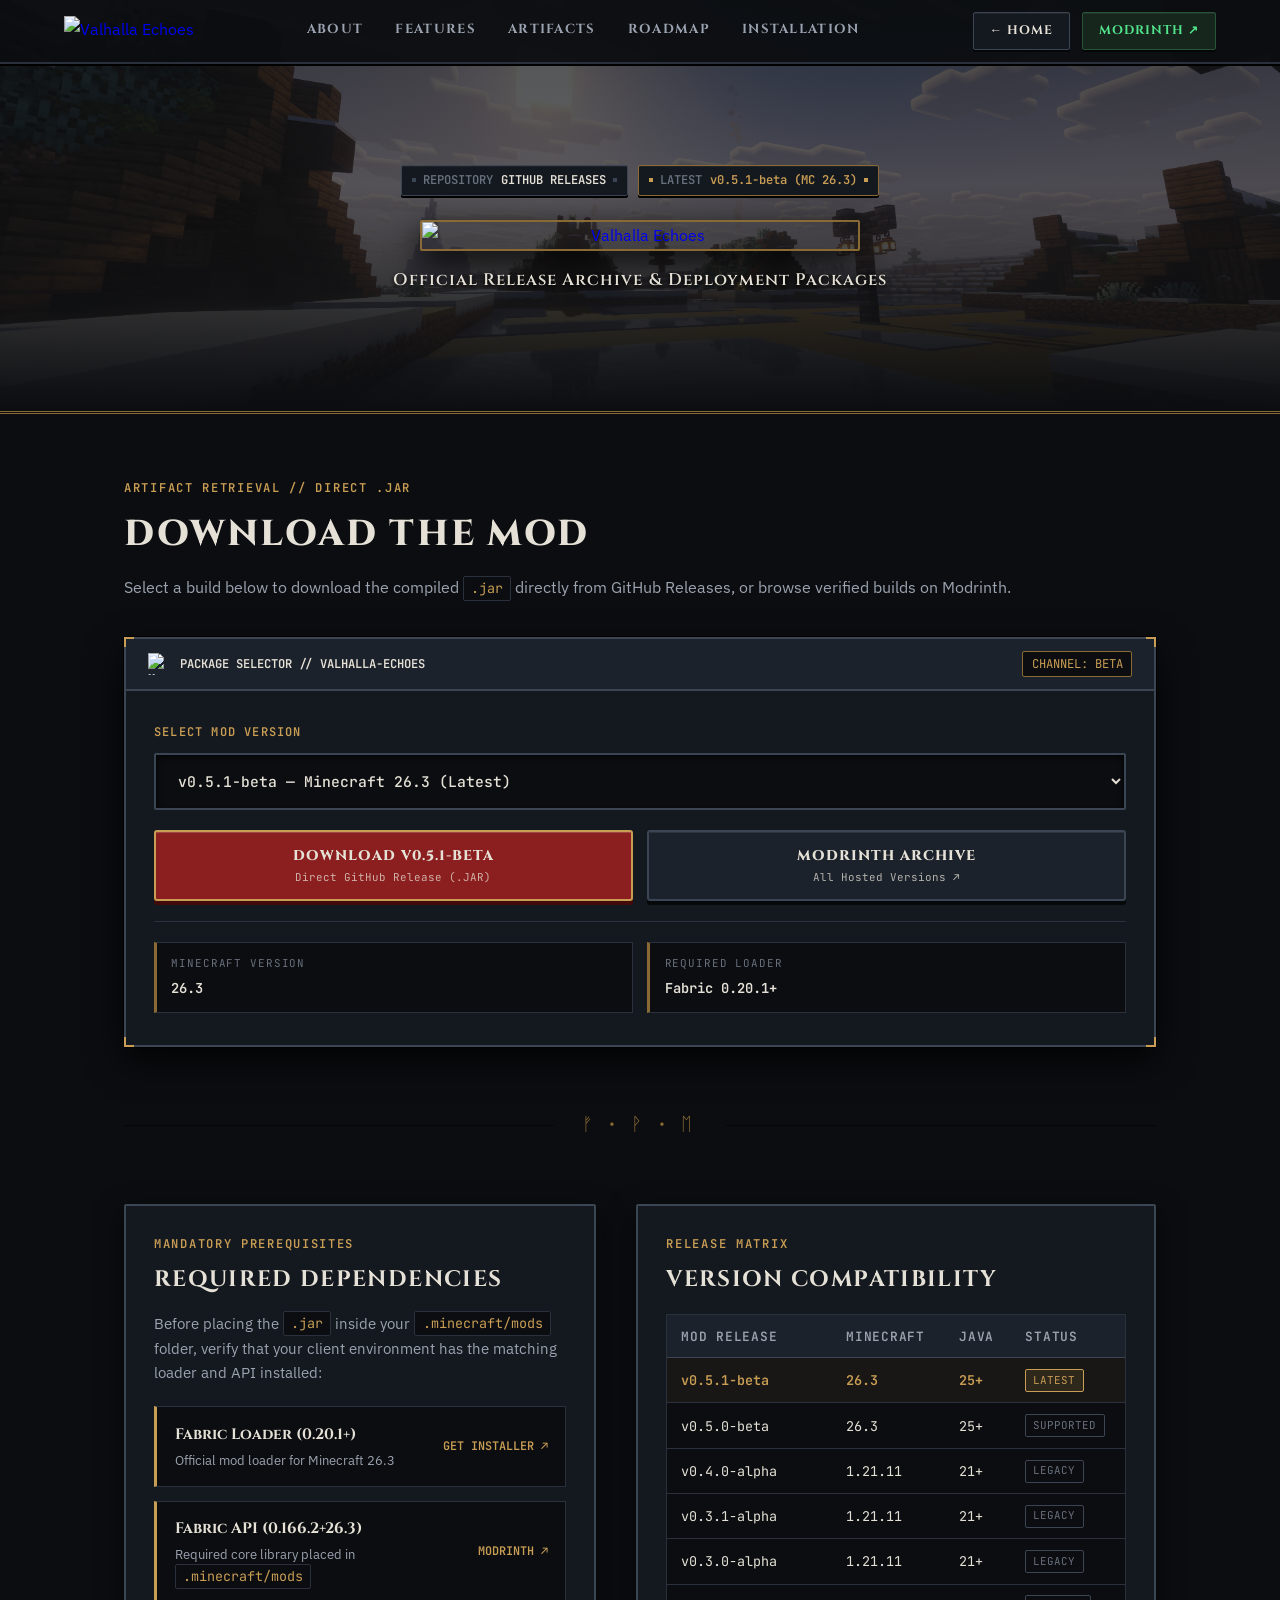
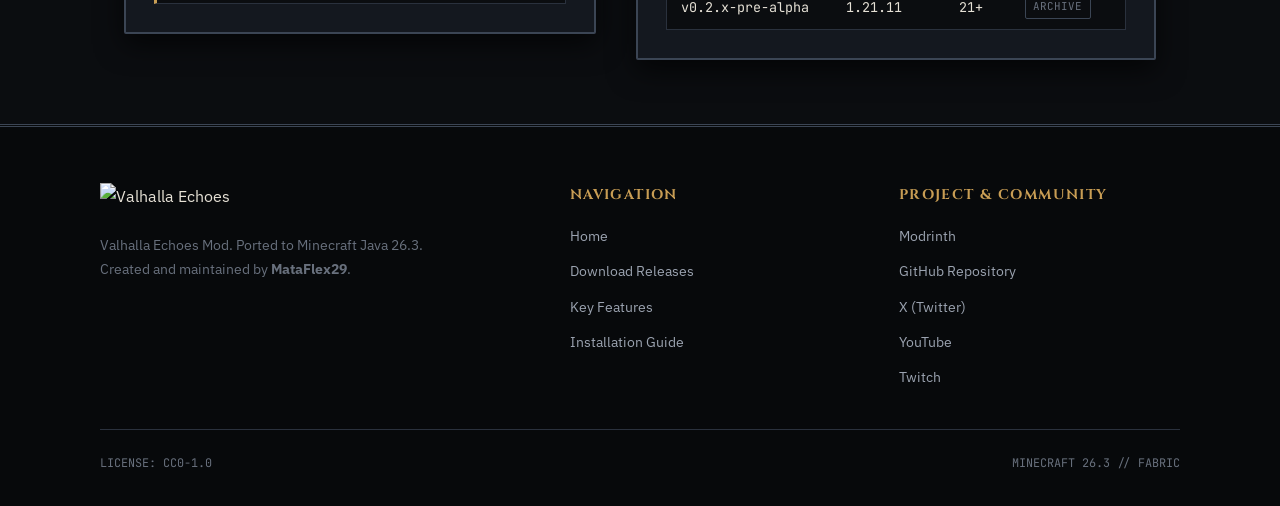
==== commit 63a75257: "Refactor download page layout and remove outdated specifications" ====
--- a/docs/download.html
+++ b/docs/download.html
@@ -123,14 +123,7 @@
                         <span class="spec-k">REQUIRED LOADER</span>
                         <span class="spec-v" id="meta-loader">Fabric 0.20.1+</span>
                     </div>
-                    <div class="spec-cell">
-                        <span class="spec-k">JAVA RUNTIME</span>
-                        <span class="spec-v" id="meta-java">Java 25+</span>
-                    </div>
-                    <div class="spec-cell">
-                        <span class="spec-k">ARTIFACT FILENAME</span>
-                        <span class="spec-v mono-file" id="meta-file">valhalla-echoes-v0.5.1-beta.jar</span>
-                    </div>
+
                 </div>
             </div>
         </div>
@@ -268,8 +261,6 @@
     const downloadBtnLabel = document.getElementById('download-btn-label');
     const metaMc = document.getElementById('meta-mc');
     const metaLoader = document.getElementById('meta-loader');
-    const metaJava = document.getElementById('meta-java');
-    const metaFile = document.getElementById('meta-file');
     const metaChannel = document.getElementById('meta-channel');
 
     function updateDownloadLink() {
@@ -277,7 +268,6 @@
         const version = versionSelect.value;
         const mcVersion = selectedOption.getAttribute('data-mc');
         const loaderVersion = selectedOption.getAttribute('data-loader');
-        const javaVersion = selectedOption.getAttribute('data-java');
         const channel = selectedOption.getAttribute('data-channel');
         const fileName = `valhalla-echoes-v${version}.jar`;
 
@@ -285,8 +275,6 @@
         downloadBtnLabel.textContent = `Download v${version}`;
         metaMc.textContent = mcVersion;
         metaLoader.textContent = loaderVersion;
-        metaJava.textContent = javaVersion;
-        metaFile.textContent = fileName;
         metaChannel.textContent = `CHANNEL: ${channel}`;
     }
 
--- a/docs/styles/download.css
+++ b/docs/styles/download.css
@@ -404,9 +404,8 @@
 
 .selector-grid {
     display: grid;
-    grid-template-columns: 1.2fr 1fr;
-    gap: 1.75rem;
-    align-items: end;
+    grid-template-columns: 1fr;
+    gap: 1.25rem;
 }
 
 .field-label {
@@ -508,10 +507,10 @@
 /* Telemetry Ledger */
 .spec-ledger {
     display: grid;
-    grid-template-columns: repeat(4, 1fr);
-    gap: 1rem;
-    margin-top: 2rem;
-    padding-top: 1.5rem;
+    grid-template-columns: 1fr 1fr;
+    gap: 0.9rem;
+    margin-top: 1.25rem;
+    padding-top: 1.25rem;
     border-top: 1px solid var(--iron-border);
 }
 
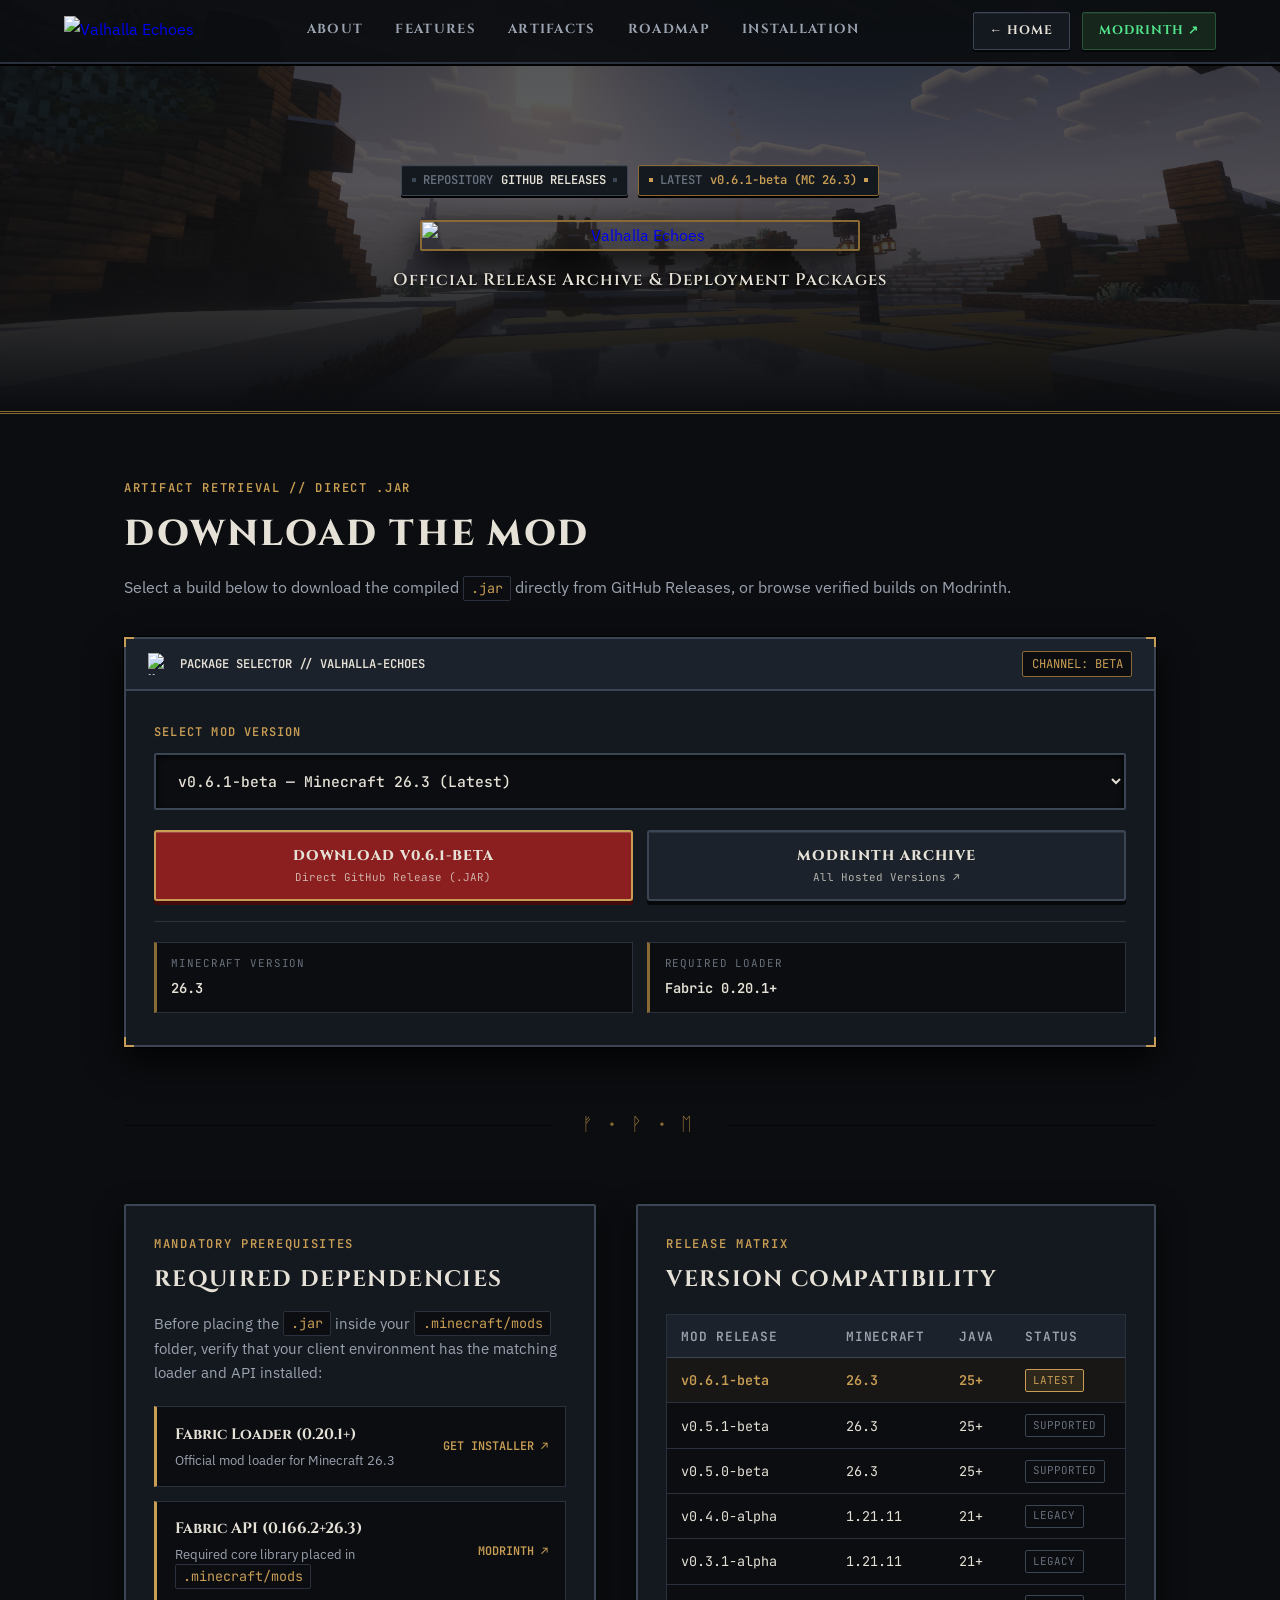
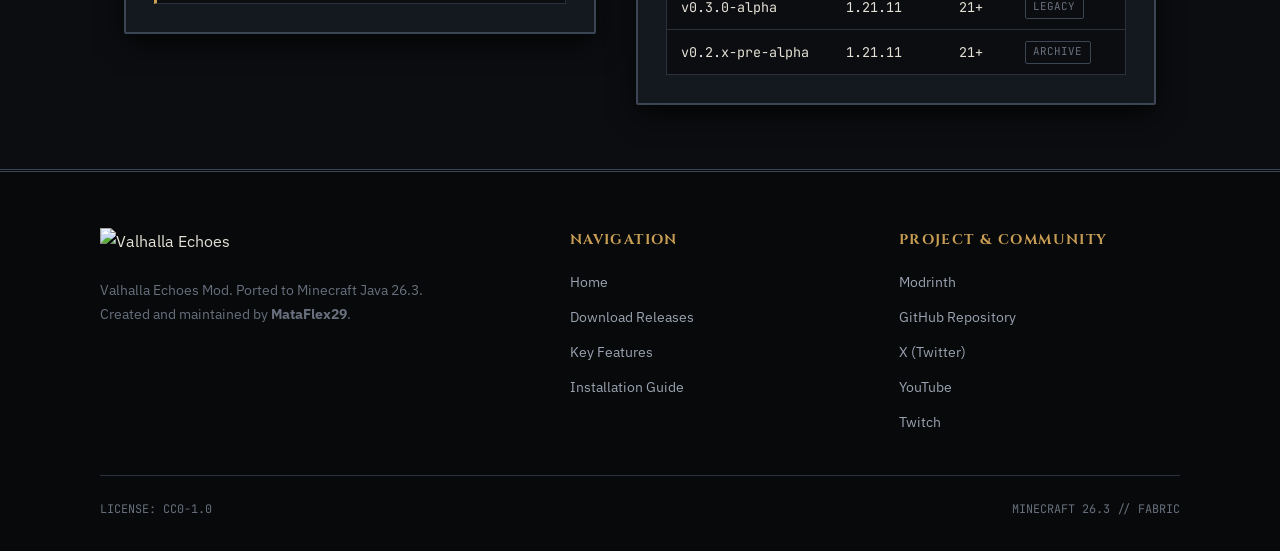
==== commit b7028805: "Update version references to v0.6.1-beta in download and index pages, and enhance README with new Vi" ====
--- a/docs/download.html
+++ b/docs/download.html
@@ -46,7 +46,7 @@
             <span class="metal-plate plate-gold">
                 <span class="plate-rivet"></span>
                 <span class="plate-key">LATEST</span>
-                <span class="plate-val">v0.5.1-beta (MC 26.3)</span>
+                <span class="plate-val">v0.6.1-beta (MC 26.3)</span>
                 <span class="plate-rivet"></span>
             </span>
         </div>
@@ -89,7 +89,8 @@
                         <label for="mod-version" class="field-label">SELECT MOD VERSION</label>
                         <div class="select-box">
                             <select class="version-select" id="mod-version">
-                                <option value="0.5.1-beta" data-mc="26.3" data-loader="Fabric 0.20.1+" data-java="Java 25+" data-channel="BETA">v0.5.1-beta &mdash; Minecraft 26.3 (Latest)</option>
+                                <option value="0.6.1-beta" data-mc="26.3" data-loader="Fabric 0.20.1+" data-java="Java 25+" data-channel="BETA">v0.6.1-beta &mdash; Minecraft 26.3 (Latest)</option>
+                                <option value="0.5.1-beta" data-mc="26.3" data-loader="Fabric 0.20.1+" data-java="Java 25+" data-channel="BETA">v0.5.1-beta &mdash; Minecraft 26.3</option>
                                 <option value="0.5.0-beta" data-mc="26.3" data-loader="Fabric 0.20.1+" data-java="Java 25+" data-channel="BETA">v0.5.0-beta &mdash; Minecraft 26.3</option>
                                 <option value="0.4.0-alpha" data-mc="1.21.11" data-loader="Fabric 0.18.4+" data-java="Java 21+" data-channel="ALPHA">v0.4.0-alpha &mdash; Minecraft 1.21.11</option>
                                 <option value="0.3.1-alpha" data-mc="1.21.11" data-loader="Fabric 0.18.4+" data-java="Java 21+" data-channel="ALPHA">v0.3.1-alpha &mdash; Minecraft 1.21.11</option>
@@ -103,7 +104,7 @@
 
                     <div class="action-group">
                         <a href="#" class="btn btn-crimson" id="download-btn">
-                            <span class="btn-label" id="download-btn-label">Download v0.5.1-beta</span>
+                            <span class="btn-label" id="download-btn-label">Download v0.6.1-beta</span>
                             <span class="btn-sub">Direct GitHub Release (.JAR)</span>
                         </a>
                         <a href="https://modrinth.com/mod/valhalla-echoes/versions" class="btn btn-forged" target="_blank" rel="noopener noreferrer">
@@ -176,10 +177,16 @@
                         </thead>
                         <tbody>
                             <tr class="row-active">
+                                <td><code>v0.6.1-beta</code></td>
+                                <td><code>26.3</code></td>
+                                <td><code>25+</code></td>
+                                <td><span class="status-tag tag-latest">LATEST</span></td>
+                            </tr>
+                            <tr>
                                 <td><code>v0.5.1-beta</code></td>
                                 <td><code>26.3</code></td>
                                 <td><code>25+</code></td>
-                                <td><span class="status-tag tag-latest">LATEST</span></td>
+                                <td><span class="status-tag">SUPPORTED</span></td>
                             </tr>
                             <tr>
                                 <td><code>v0.5.0-beta</code></td>
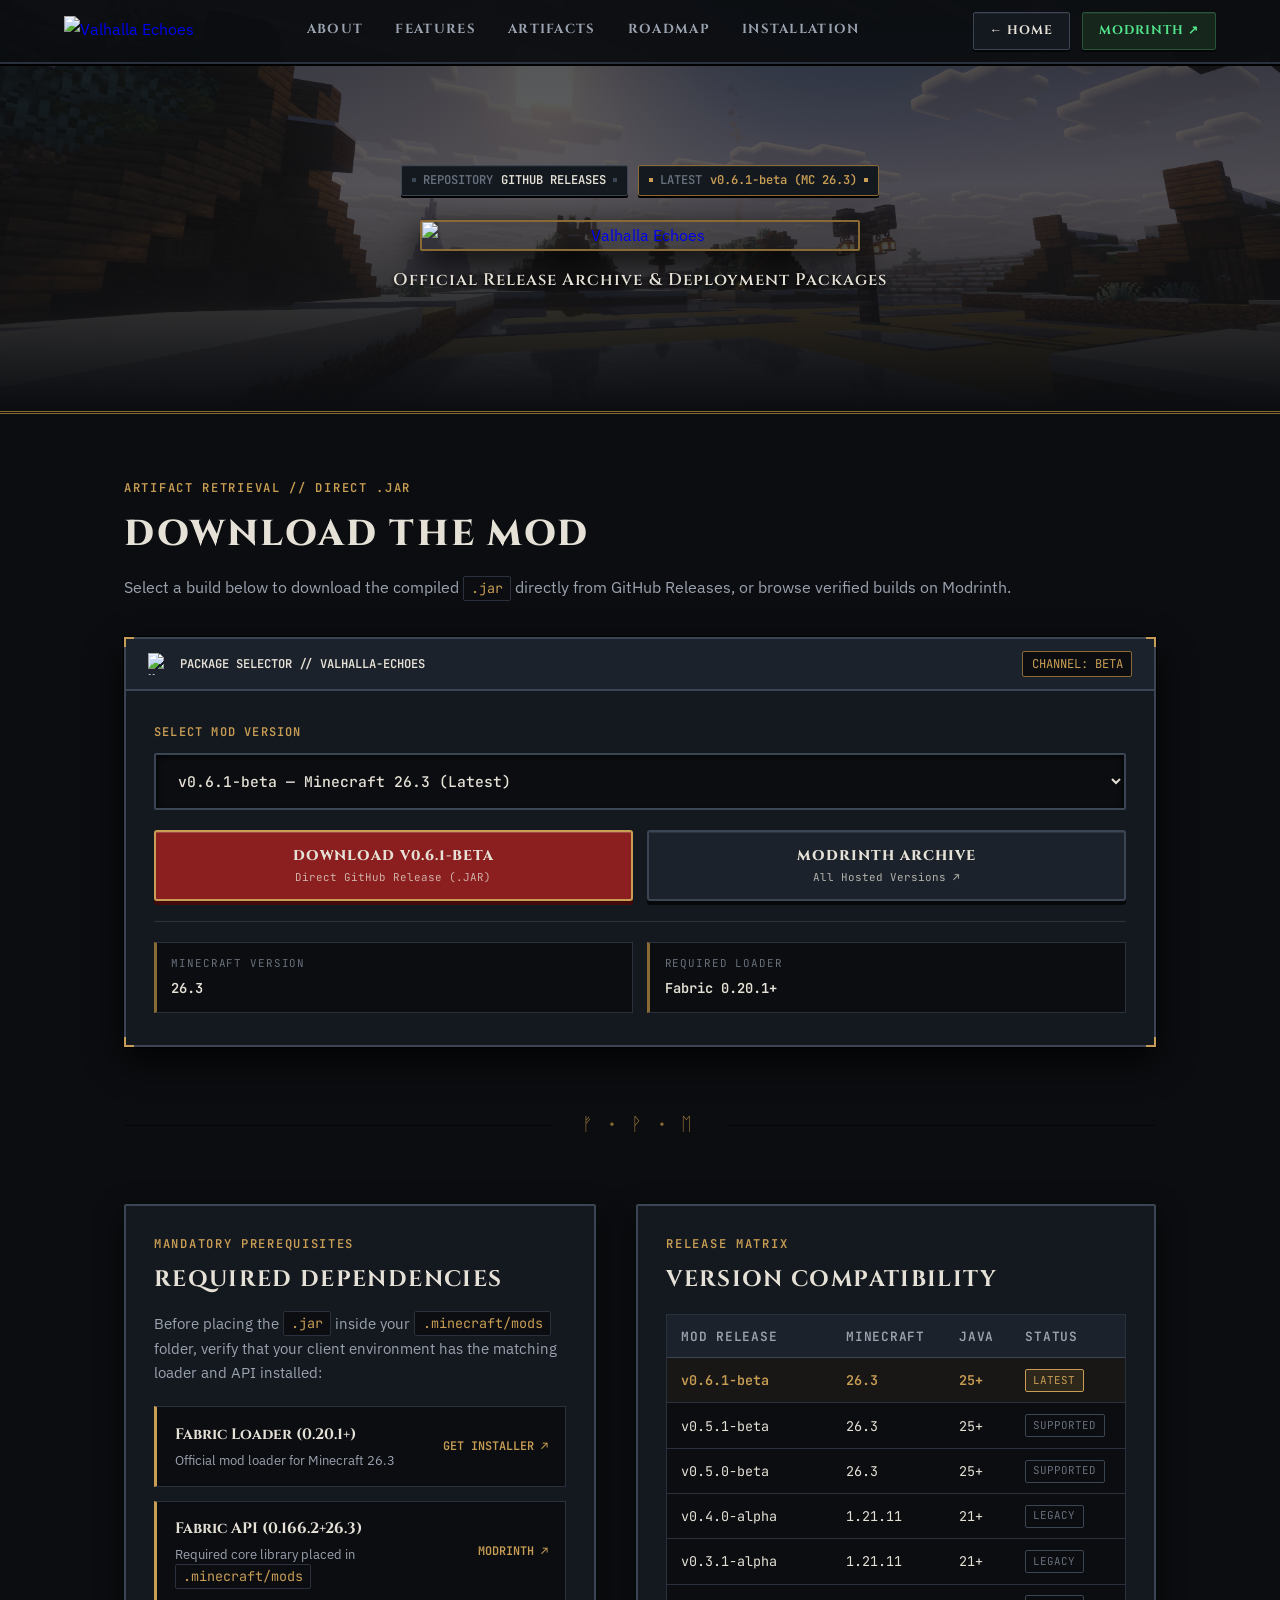
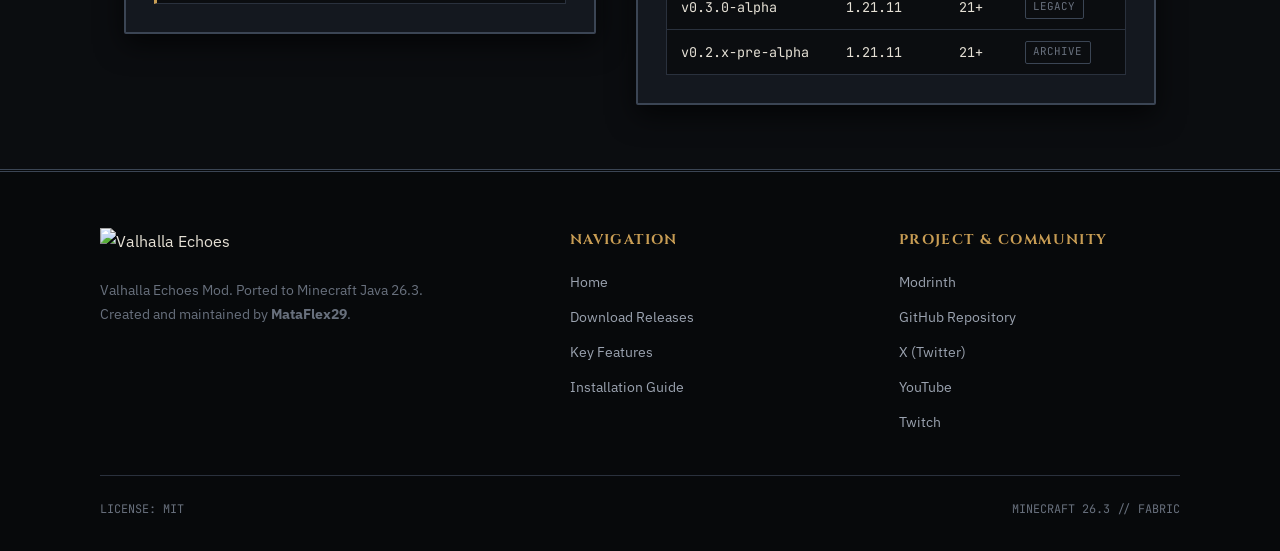
==== commit d4066404: "Update license from CC0-1.0 to MIT in relevant files" ====
--- a/docs/download.html
+++ b/docs/download.html
@@ -257,7 +257,7 @@
         </div>
     </div>
     <div class="footer-bottom">
-        <span>LICENSE: CC0-1.0</span>
+        <span>LICENSE: MIT</span>
         <span>MINECRAFT 26.3 // FABRIC</span>
     </div>
 </footer>
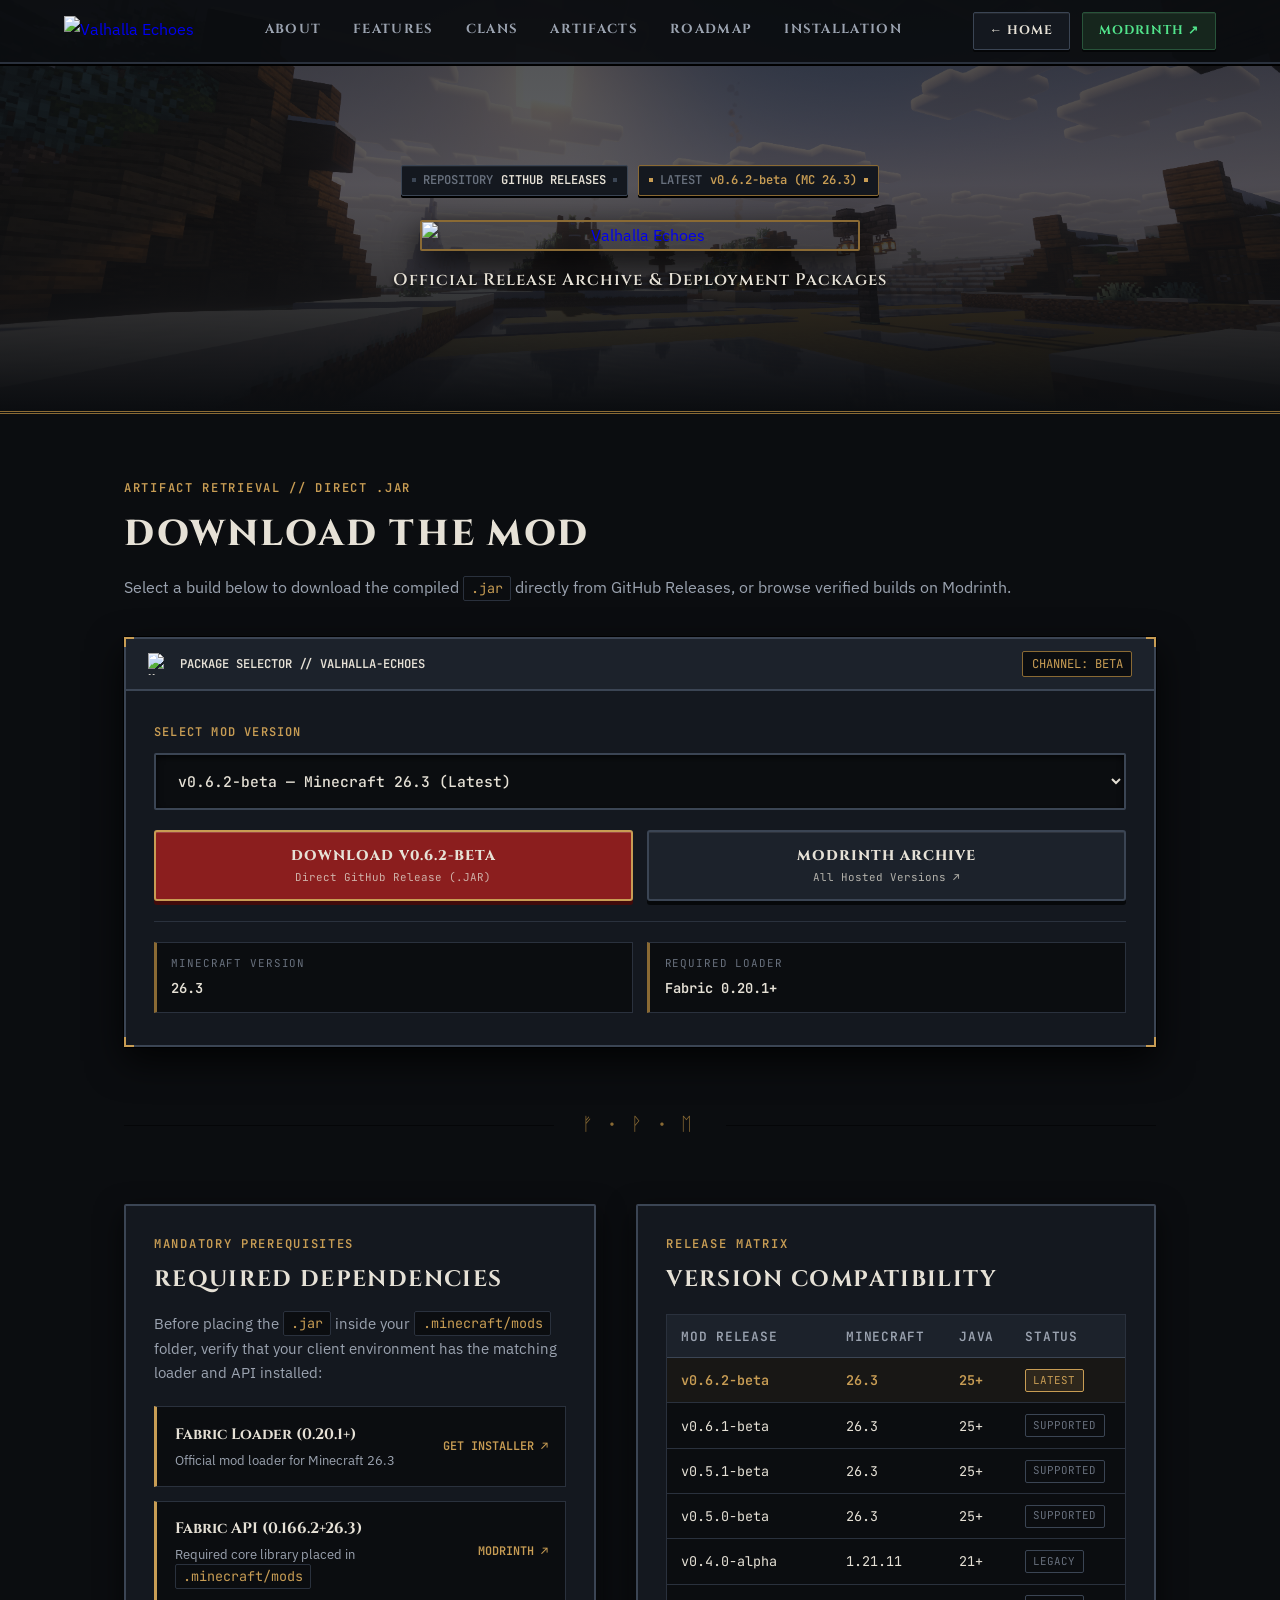
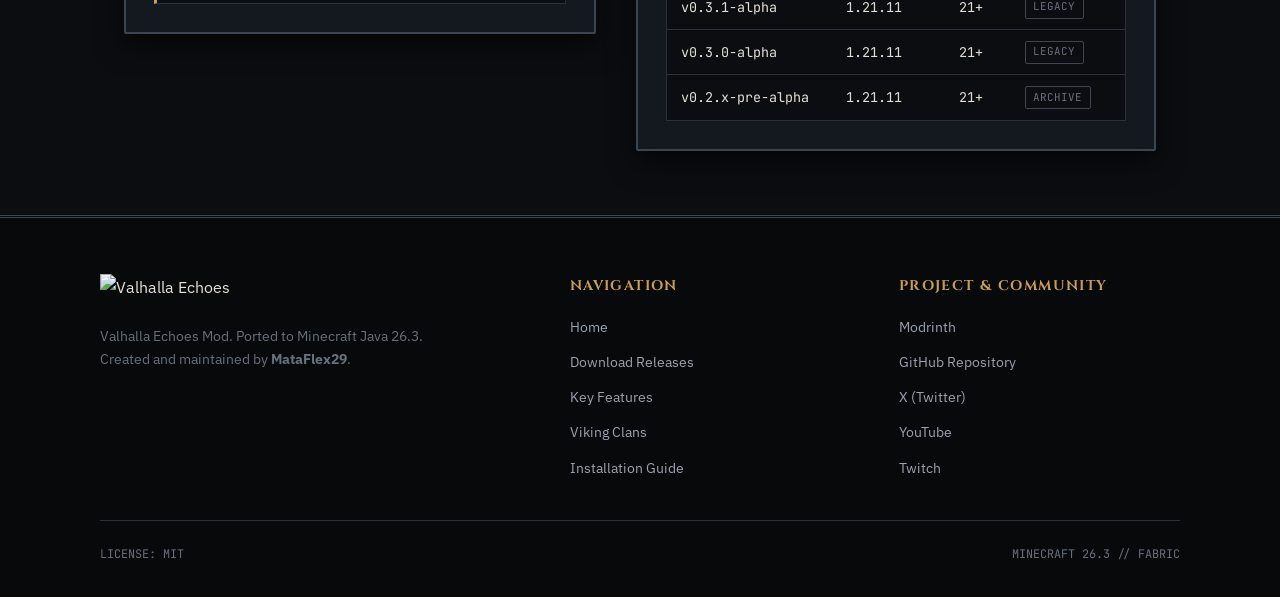
==== commit f451eb39: "Update download page and index files for v0.6.2-beta release, add Viking clans section" ====
--- a/docs/download.html
+++ b/docs/download.html
@@ -3,12 +3,12 @@
 <head>
     <meta charset="UTF-8">
     <meta name="viewport" content="width=device-width, initial-scale=1.0">
-    <title>Downloads — Valhalla Echoes Mod (Minecraft 26.3)</title>
+    <title>Downloads | Valhalla Echoes Mod (Minecraft 26.3)</title>
     <link rel="icon" type="image/png" href="resources/axe_icon.png">
     <link rel="preconnect" href="https://fonts.googleapis.com">
     <link rel="preconnect" href="https://fonts.gstatic.com" crossorigin>
     <link href="https://fonts.googleapis.com/css2?family=Cinzel:wght@600;700;800;900&family=IBM+Plex+Sans:wght@400;500;600;700&family=JetBrains+Mono:wght@400;500;600&display=swap" rel="stylesheet">
-    <link rel="stylesheet" href="styles/download.css?v=20261114">
+    <link rel="stylesheet" href="styles/download.css?v=20261123">
 </head>
 <body>
 
@@ -21,6 +21,7 @@
         <div class="nav-links">
             <a href="index.html#about" class="nav-link">About</a>
             <a href="index.html#features" class="nav-link">Features</a>
+            <a href="index.html#clans" class="nav-link">Clans</a>
             <a href="index.html#artifacts" class="nav-link">Artifacts</a>
             <a href="index.html#roadmap" class="nav-link">Roadmap</a>
             <a href="index.html#installation" class="nav-link">Installation</a>
@@ -46,7 +47,7 @@
             <span class="metal-plate plate-gold">
                 <span class="plate-rivet"></span>
                 <span class="plate-key">LATEST</span>
-                <span class="plate-val">v0.6.1-beta (MC 26.3)</span>
+                <span class="plate-val">v0.6.2-beta (MC 26.3)</span>
                 <span class="plate-rivet"></span>
             </span>
         </div>
@@ -89,7 +90,8 @@
                         <label for="mod-version" class="field-label">SELECT MOD VERSION</label>
                         <div class="select-box">
                             <select class="version-select" id="mod-version">
-                                <option value="0.6.1-beta" data-mc="26.3" data-loader="Fabric 0.20.1+" data-java="Java 25+" data-channel="BETA">v0.6.1-beta &mdash; Minecraft 26.3 (Latest)</option>
+                                <option value="0.6.2-beta" data-mc="26.3" data-loader="Fabric 0.20.1+" data-java="Java 25+" data-channel="BETA">v0.6.2-beta &mdash; Minecraft 26.3 (Latest)</option>
+                                <option value="0.6.1-beta" data-mc="26.3" data-loader="Fabric 0.20.1+" data-java="Java 25+" data-channel="BETA">v0.6.1-beta &mdash; Minecraft 26.3</option>
                                 <option value="0.5.1-beta" data-mc="26.3" data-loader="Fabric 0.20.1+" data-java="Java 25+" data-channel="BETA">v0.5.1-beta &mdash; Minecraft 26.3</option>
                                 <option value="0.5.0-beta" data-mc="26.3" data-loader="Fabric 0.20.1+" data-java="Java 25+" data-channel="BETA">v0.5.0-beta &mdash; Minecraft 26.3</option>
                                 <option value="0.4.0-alpha" data-mc="1.21.11" data-loader="Fabric 0.18.4+" data-java="Java 21+" data-channel="ALPHA">v0.4.0-alpha &mdash; Minecraft 1.21.11</option>
@@ -104,7 +106,7 @@
 
                     <div class="action-group">
                         <a href="#" class="btn btn-crimson" id="download-btn">
-                            <span class="btn-label" id="download-btn-label">Download v0.6.1-beta</span>
+                            <span class="btn-label" id="download-btn-label">Download v0.6.2-beta</span>
                             <span class="btn-sub">Direct GitHub Release (.JAR)</span>
                         </a>
                         <a href="https://modrinth.com/mod/valhalla-echoes/versions" class="btn btn-forged" target="_blank" rel="noopener noreferrer">
@@ -177,10 +179,16 @@
                         </thead>
                         <tbody>
                             <tr class="row-active">
+                                <td><code>v0.6.2-beta</code></td>
+                                <td><code>26.3</code></td>
+                                <td><code>25+</code></td>
+                                <td><span class="status-tag tag-latest">LATEST</span></td>
+                            </tr>
+                            <tr>
                                 <td><code>v0.6.1-beta</code></td>
                                 <td><code>26.3</code></td>
                                 <td><code>25+</code></td>
-                                <td><span class="status-tag tag-latest">LATEST</span></td>
+                                <td><span class="status-tag">SUPPORTED</span></td>
                             </tr>
                             <tr>
                                 <td><code>v0.5.1-beta</code></td>
@@ -241,6 +249,7 @@
                 <li><a href="index.html">Home</a></li>
                 <li><a href="download.html">Download Releases</a></li>
                 <li><a href="index.html#features">Key Features</a></li>
+                <li><a href="index.html#clans">Viking Clans</a></li>
                 <li><a href="index.html#installation">Installation Guide</a></li>
             </ul>
         </div>
